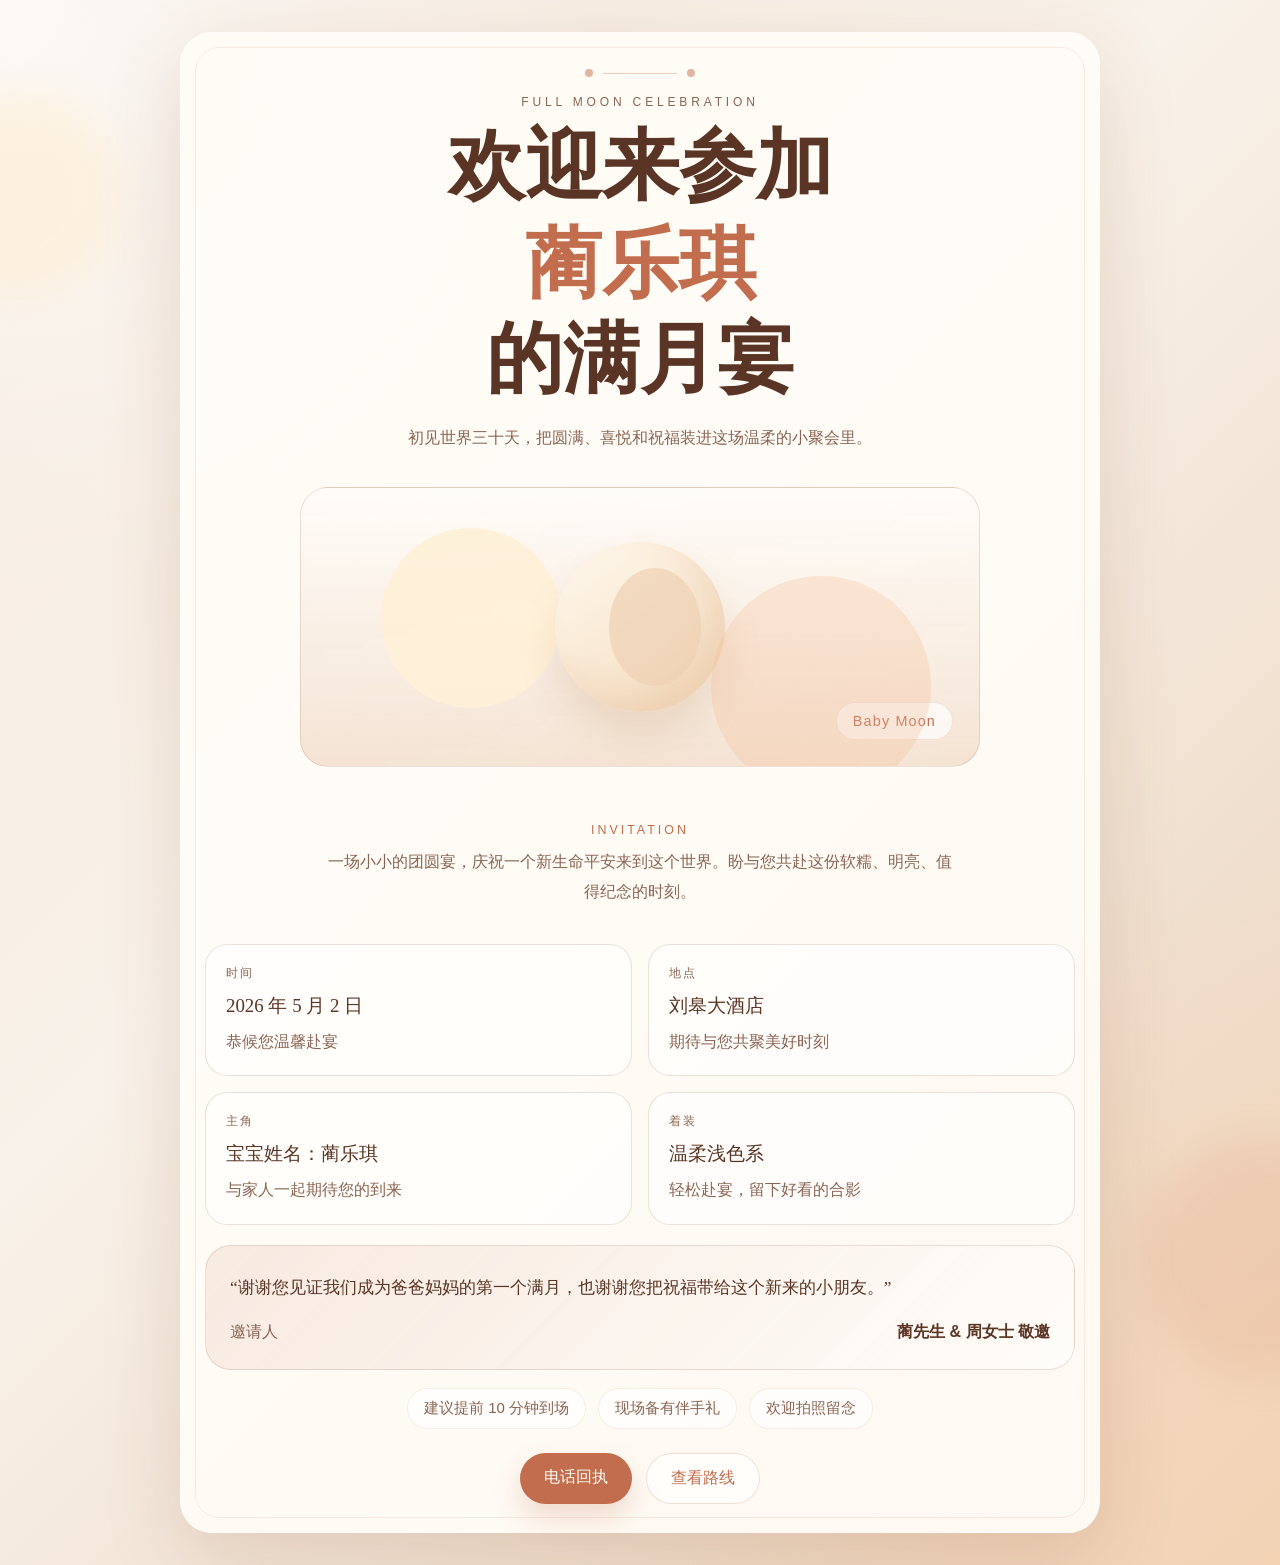
==== index.html @ 26261af0 "Add invitation site" ====
<!DOCTYPE html>
<html lang="zh-CN">
  <head>
    <meta charset="UTF-8" />
    <meta
      name="viewport"
      content="width=device-width, initial-scale=1.0, viewport-fit=cover"
    />
    <title>蔺乐琪满月宴邀请函</title>
    <meta
      name="description"
      content="诚邀您参加蔺乐琪的满月宴，一起见证这份初生的喜悦与团圆。"
    />
    <meta name="format-detection" content="telephone=no, email=no, address=no" />
    <meta name="theme-color" content="#f6eadf" />
    <meta property="og:type" content="website" />
    <meta property="og:title" content="蔺乐琪满月宴邀请函" />
    <meta property="og:site_name" content="蔺乐琪满月宴邀请函" />
    <meta
      property="og:description"
      content="诚邀您参加蔺乐琪的满月宴，一起见证这份初生的喜悦与团圆。"
    />
    <meta property="og:image" content="./cover.svg" />
    <meta property="og:locale" content="zh_CN" />
    <meta name="twitter:card" content="summary_large_image" />
    <meta name="twitter:title" content="蔺乐琪满月宴邀请函" />
    <meta
      name="twitter:description"
      content="诚邀您参加蔺乐琪的满月宴，一起见证这份初生的喜悦与团圆。"
    />
    <meta name="twitter:image" content="./cover.svg" />
    <link rel="stylesheet" href="./styles.css" />
  </head>
  <body>
    <div class="page-shell">
      <div class="glow glow-left"></div>
      <div class="glow glow-right"></div>

      <main class="invite-card">
        <section class="hero">
          <div class="hero-ornament" aria-hidden="true">
            <span class="dot dot-left"></span>
            <span class="line"></span>
            <span class="dot dot-right"></span>
          </div>
          <p class="eyebrow">FULL MOON CELEBRATION</p>
          <h1>
            欢迎来参加
            <span>蔺乐琪</span>
            的满月宴
          </h1>
          <p class="lead">
            初见世界三十天，把圆满、喜悦和祝福装进这场温柔的小聚会里。
          </p>
        </section>

        <section class="photo-frame" aria-label="宝宝剪影装饰">
          <div class="moon"></div>
          <div class="baby-badge">Baby Moon</div>
        </section>

        <section class="intro-panel">
          <p class="intro-kicker">INVITATION</p>
          <p class="intro-copy">
            一场小小的团圆宴，庆祝一个新生命平安来到这个世界。盼与您共赴这份软糯、明亮、值得纪念的时刻。
          </p>
        </section>

        <section class="details-grid">
          <article class="detail-card">
            <p class="detail-label">时间</p>
            <p class="detail-value">2026 年 5 月 2 日</p>
            <p class="detail-note">恭候您温馨赴宴</p>
          </article>

          <article class="detail-card">
            <p class="detail-label">地点</p>
            <p class="detail-value">刘皋大酒店</p>
            <p class="detail-note">期待与您共聚美好时刻</p>
          </article>

          <article class="detail-card">
            <p class="detail-label">主角</p>
            <p class="detail-value">宝宝姓名：蔺乐琪</p>
            <p class="detail-note">与家人一起期待您的到来</p>
          </article>

          <article class="detail-card">
            <p class="detail-label">着装</p>
            <p class="detail-value">温柔浅色系</p>
            <p class="detail-note">轻松赴宴，留下好看的合影</p>
          </article>
        </section>

        <section class="message-block">
          <p class="quote">
            “谢谢您见证我们成为爸爸妈妈的第一个满月，也谢谢您把祝福带给这个新来的小朋友。”
          </p>
          <div class="hosts">
            <span>邀请人</span>
            <strong>蔺先生 & 周女士 敬邀</strong>
          </div>
        </section>

        <section class="reminder-strip" aria-label="温馨提示">
          <span>建议提前 10 分钟到场</span>
          <span>现场备有伴手礼</span>
          <span>欢迎拍照留念</span>
        </section>

        <section class="action-bar">
          <a class="primary-btn" href="tel:15628783286">电话回执</a>
          <a
            class="secondary-btn"
            href="https://uri.amap.com/search?keyword=%E5%88%98%E7%9A%8B%E5%A4%A7%E9%85%92%E5%BA%97"
            rel="noreferrer"
            >查看路线</a
          >
        </section>
      </main>
    </div>
  </body>
</html>
---- styles.css ----
:root {
  --bg: #f6eadf;
  --bg-deep: #e9d0b8;
  --card: rgba(255, 252, 247, 0.78);
  --text: #5a3424;
  --muted: #8a6454;
  --accent: #c26d4d;
  --accent-soft: #f1c6a8;
  --line: rgba(125, 79, 56, 0.16);
  --shadow: 0 24px 80px rgba(127, 67, 40, 0.16);
}

* {
  box-sizing: border-box;
}

body {
  margin: 0;
  min-height: 100vh;
  font-family:
    -apple-system, BlinkMacSystemFont, "Segoe UI", "PingFang SC", "Hiragino Sans GB",
    "Microsoft YaHei", "Noto Sans CJK SC", sans-serif;
  color: var(--text);
  background:
    radial-gradient(circle at top left, rgba(255, 255, 255, 0.7), transparent 30%),
    radial-gradient(circle at bottom right, rgba(255, 214, 178, 0.5), transparent 34%),
    linear-gradient(135deg, var(--bg) 0%, #f9f2ea 42%, var(--bg-deep) 100%);
}

.page-shell {
  position: relative;
  overflow: hidden;
  min-height: 100vh;
  padding: 32px 18px;
}

.glow {
  position: absolute;
  border-radius: 999px;
  filter: blur(18px);
  opacity: 0.5;
}

.glow-left {
  top: 6%;
  left: -80px;
  width: 200px;
  height: 200px;
  background: rgba(255, 238, 204, 0.9);
}

.glow-right {
  right: -100px;
  bottom: 12%;
  width: 240px;
  height: 240px;
  background: rgba(220, 150, 116, 0.35);
}

.invite-card {
  position: relative;
  z-index: 1;
  max-width: 920px;
  margin: 0 auto;
  padding: 36px 24px 28px;
  border: 1px solid rgba(255, 255, 255, 0.6);
  border-radius: 32px;
  background: rgba(255, 252, 247, 0.92);
  box-shadow: var(--shadow);
  animation: fade-up 0.8s ease both;
}

.invite-card::before {
  content: "";
  position: absolute;
  inset: 14px;
  border: 1px solid rgba(194, 109, 77, 0.12);
  border-radius: 24px;
  pointer-events: none;
}

.hero {
  text-align: center;
}

.hero-ornament {
  display: flex;
  align-items: center;
  justify-content: center;
  gap: 10px;
  margin-bottom: 18px;
}

.hero-ornament .line {
  width: 74px;
  height: 1px;
  background: rgba(194, 109, 77, 0.34);
}

.hero-ornament .dot {
  width: 8px;
  height: 8px;
  border-radius: 50%;
  background: rgba(194, 109, 77, 0.5);
}

.eyebrow {
  margin: 0 0 14px;
  font-size: 12px;
  letter-spacing: 0.32em;
  color: var(--muted);
}

h1 {
  margin: 0;
  font-family: "STSong", "Songti SC", "Noto Serif CJK SC", serif;
  font-size: clamp(2.4rem, 6vw, 4.8rem);
  line-height: 1.15;
  font-weight: 700;
}

h1 span {
  display: block;
  margin: 10px 0 6px;
  color: var(--accent);
}

.lead {
  max-width: 620px;
  margin: 20px auto 0;
  font-size: 1rem;
  line-height: 1.8;
  color: var(--muted);
}

.photo-frame {
  position: relative;
  display: grid;
  place-items: center;
  margin: 34px auto;
  width: min(100%, 680px);
  min-height: 280px;
  border-radius: 28px;
  background:
    linear-gradient(180deg, rgba(255, 252, 248, 0.8), rgba(240, 217, 197, 0.7)),
    linear-gradient(135deg, rgba(255, 255, 255, 0.35), rgba(255, 255, 255, 0));
  border: 1px solid var(--line);
  overflow: hidden;
}

.photo-frame::before,
.photo-frame::after {
  content: "";
  position: absolute;
  border-radius: 50%;
}

.photo-frame::before {
  width: 180px;
  height: 180px;
  background: rgba(255, 241, 216, 0.88);
  top: 40px;
  left: 80px;
}

.photo-frame::after {
  width: 220px;
  height: 220px;
  background: rgba(243, 188, 149, 0.28);
  right: 48px;
  bottom: -30px;
}

.moon {
  position: relative;
  width: 170px;
  height: 170px;
  border-radius: 50%;
  background: linear-gradient(145deg, #fff9ee, #f3d9ba);
  box-shadow:
    inset -18px -16px 30px rgba(197, 125, 73, 0.12),
    0 24px 36px rgba(179, 126, 84, 0.18);
}

.moon::after {
  content: "";
  position: absolute;
  inset: 26px 24px 26px 54px;
  border-radius: 50%;
  background: rgba(239, 209, 180, 0.72);
}

.baby-badge {
  position: absolute;
  bottom: 26px;
  right: 26px;
  padding: 10px 16px;
  border-radius: 999px;
  background: rgba(255, 255, 255, 0.7);
  border: 1px solid rgba(194, 109, 77, 0.16);
  font-size: 0.9rem;
  color: var(--accent);
  letter-spacing: 0.08em;
}

.intro-panel {
  max-width: 680px;
  margin: 0 auto 18px;
  padding: 22px 22px 18px;
  text-align: center;
}

.intro-kicker {
  margin: 0 0 10px;
  color: var(--accent);
  font-size: 0.78rem;
  letter-spacing: 0.24em;
}

.intro-copy {
  margin: 0;
  color: var(--muted);
  line-height: 1.9;
}

.details-grid {
  display: grid;
  grid-template-columns: repeat(2, minmax(0, 1fr));
  gap: 16px;
}

.detail-card {
  padding: 20px;
  border-radius: 22px;
  background: rgba(255, 255, 255, 0.56);
  border: 1px solid var(--line);
  animation: fade-up 0.9s ease both;
}

.detail-label {
  margin: 0 0 10px;
  font-size: 0.78rem;
  letter-spacing: 0.18em;
  text-transform: uppercase;
  color: var(--muted);
}

.detail-value {
  margin: 0;
  font-family: "STSong", "Songti SC", "Noto Serif CJK SC", serif;
  font-size: 1.18rem;
  line-height: 1.5;
}

.detail-note {
  margin: 8px 0 0;
  color: var(--muted);
  line-height: 1.7;
}

.message-block {
  margin-top: 20px;
  padding: 26px 24px;
  border-radius: 26px;
  background: linear-gradient(135deg, rgba(194, 109, 77, 0.12), rgba(255, 255, 255, 0.52));
  border: 1px solid var(--line);
}

.quote {
  margin: 0;
  font-family: "STSong", "Songti SC", "Noto Serif CJK SC", serif;
  font-size: 1.08rem;
  line-height: 1.9;
}

.hosts {
  display: flex;
  justify-content: space-between;
  gap: 16px;
  margin-top: 18px;
  color: var(--muted);
}

.hosts strong {
  color: var(--text);
  font-weight: 600;
}

.reminder-strip {
  display: flex;
  justify-content: center;
  gap: 12px;
  flex-wrap: wrap;
  margin-top: 18px;
}

.reminder-strip span {
  display: inline-flex;
  align-items: center;
  justify-content: center;
  min-height: 40px;
  padding: 10px 16px;
  border-radius: 999px;
  background: rgba(255, 255, 255, 0.66);
  border: 1px solid rgba(194, 109, 77, 0.12);
  color: var(--muted);
  font-size: 0.94rem;
}

.action-bar {
  display: flex;
  justify-content: center;
  gap: 14px;
  margin-top: 24px;
}

.action-bar a {
  padding: 14px 24px;
  border-radius: 999px;
  text-decoration: none;
  transition: transform 0.2s ease, box-shadow 0.2s ease, background 0.2s ease;
}

.action-bar a:hover {
  transform: translateY(-2px);
}

.primary-btn {
  background: var(--accent);
  color: #fffdf8;
  box-shadow: 0 14px 28px rgba(194, 109, 77, 0.22);
}

.secondary-btn {
  color: var(--accent);
  background: rgba(255, 255, 255, 0.72);
  border: 1px solid rgba(194, 109, 77, 0.22);
}

@keyframes fade-up {
  from {
    opacity: 0;
    transform: translateY(20px);
  }

  to {
    opacity: 1;
    transform: translateY(0);
  }
}

@media (max-width: 720px) {
  .invite-card {
    padding: 28px 18px 24px;
    border-radius: 26px;
  }

  .photo-frame {
    min-height: 240px;
  }

  .intro-panel {
    padding: 8px 0 12px;
  }

  .photo-frame::before {
    left: 18px;
    top: 26px;
    width: 140px;
    height: 140px;
  }

  .photo-frame::after {
    right: 8px;
    width: 180px;
    height: 180px;
  }

  .moon {
    width: 140px;
    height: 140px;
  }

  .details-grid {
    grid-template-columns: 1fr;
  }

  .hosts,
  .action-bar {
    flex-direction: column;
    align-items: stretch;
  }

  .hosts {
    text-align: center;
  }

  .action-bar a {
    text-align: center;
  }
}
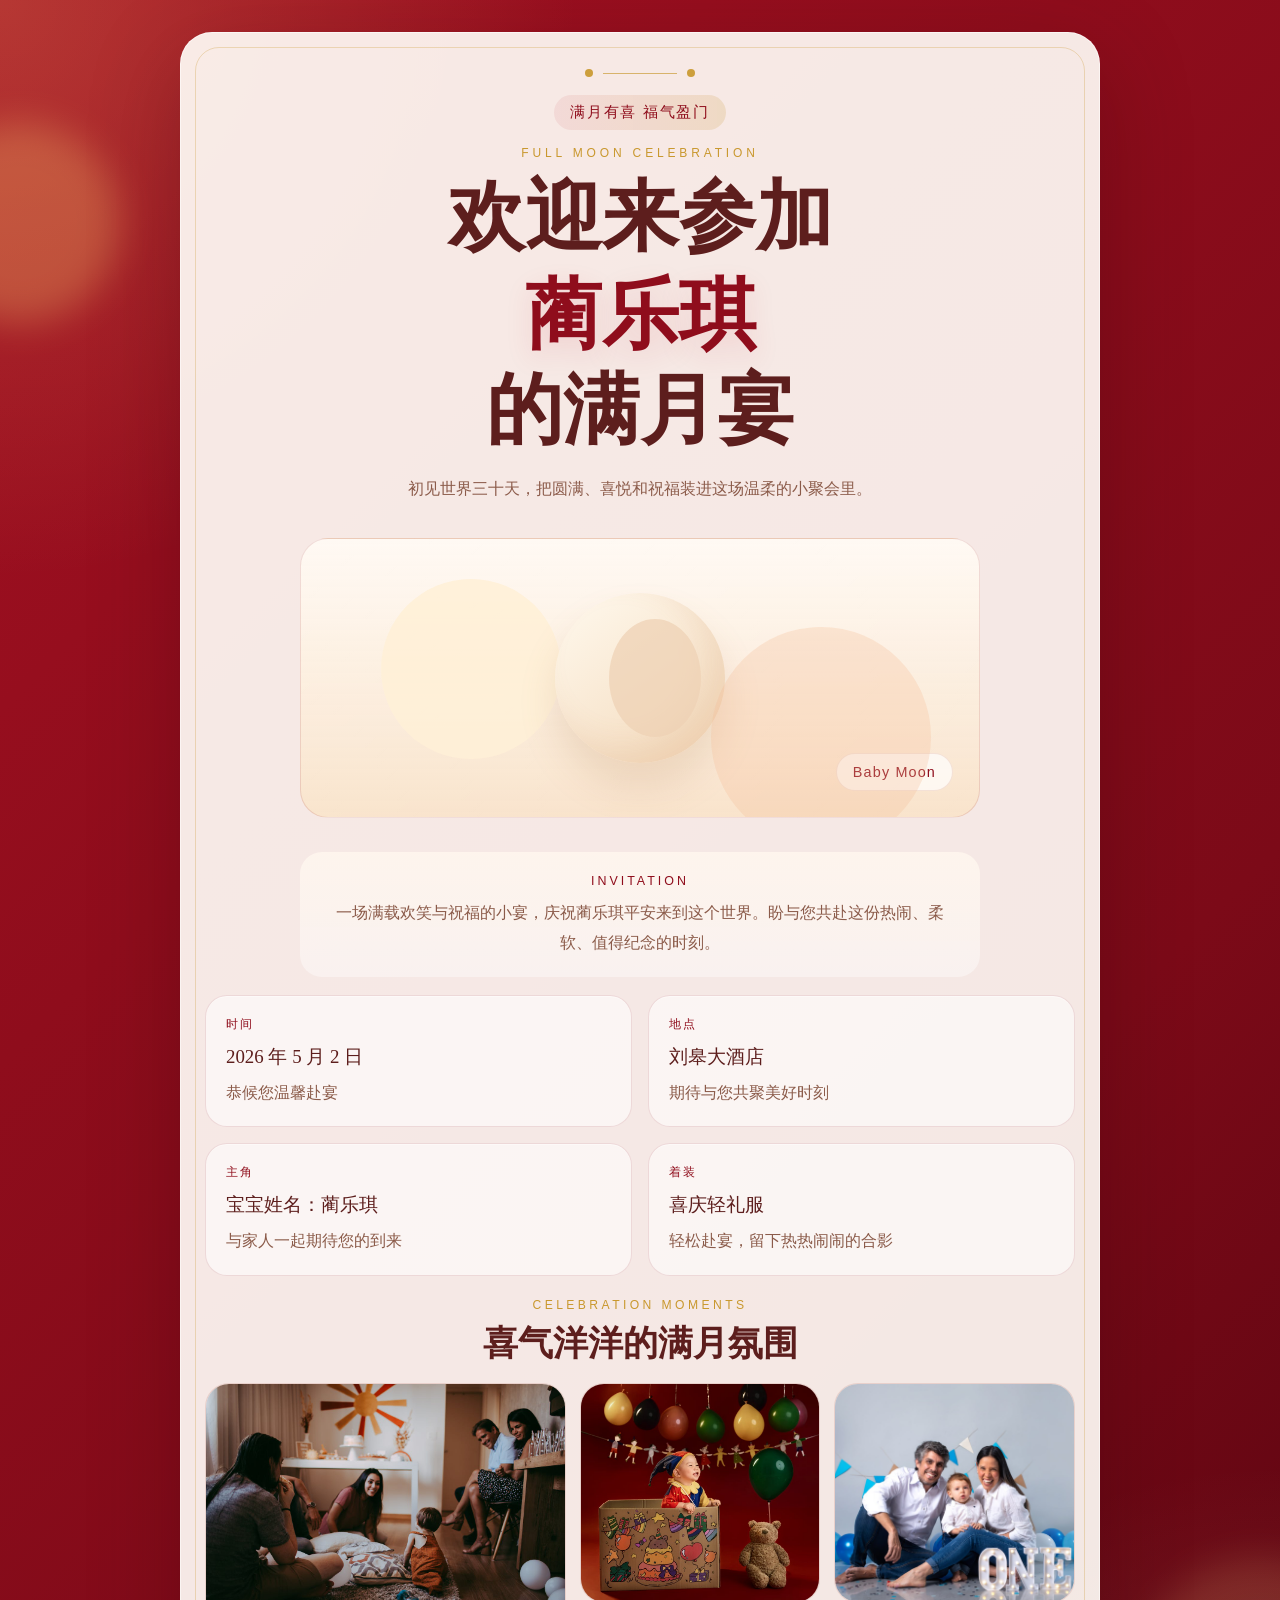
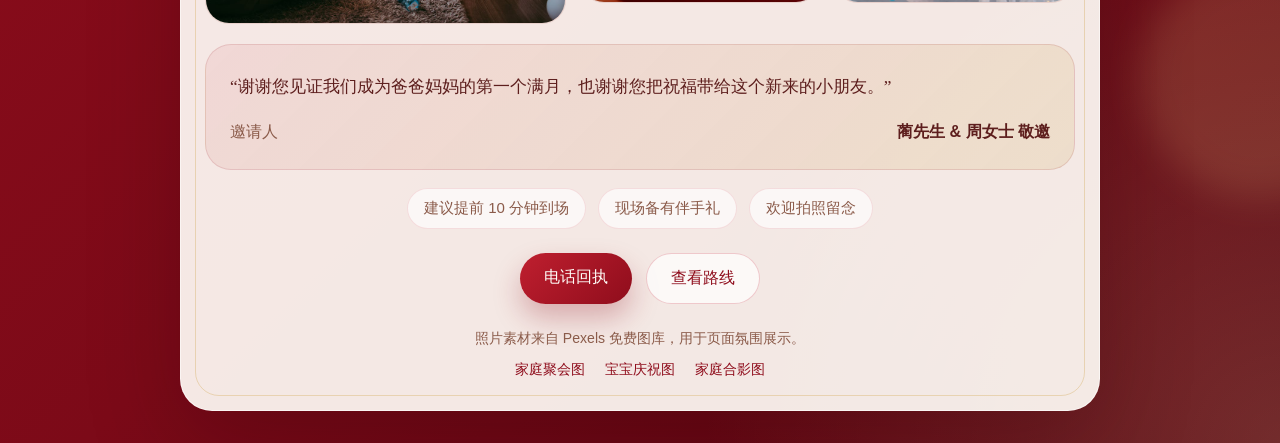
==== commit 2cfe9358: "Refresh invitation style and add gallery" ====
--- a/index.html
+++ b/index.html
@@ -12,7 +12,7 @@
       content="诚邀您参加蔺乐琪的满月宴，一起见证这份初生的喜悦与团圆。"
     />
     <meta name="format-detection" content="telephone=no, email=no, address=no" />
-    <meta name="theme-color" content="#f6eadf" />
+    <meta name="theme-color" content="#8f0d1c" />
     <meta property="og:type" content="website" />
     <meta property="og:title" content="蔺乐琪满月宴邀请函" />
     <meta property="og:site_name" content="蔺乐琪满月宴邀请函" />
@@ -20,7 +20,7 @@
       property="og:description"
       content="诚邀您参加蔺乐琪的满月宴，一起见证这份初生的喜悦与团圆。"
     />
-    <meta property="og:image" content="./cover.svg" />
+    <meta property="og:image" content="./images/festive-baby.jpg" />
     <meta property="og:locale" content="zh_CN" />
     <meta name="twitter:card" content="summary_large_image" />
     <meta name="twitter:title" content="蔺乐琪满月宴邀请函" />
@@ -28,7 +28,7 @@
       name="twitter:description"
       content="诚邀您参加蔺乐琪的满月宴，一起见证这份初生的喜悦与团圆。"
     />
-    <meta name="twitter:image" content="./cover.svg" />
+    <meta name="twitter:image" content="./images/festive-baby.jpg" />
     <link rel="stylesheet" href="./styles.css" />
   </head>
   <body>
@@ -43,6 +43,7 @@
             <span class="line"></span>
             <span class="dot dot-right"></span>
           </div>
+          <p class="hero-blessing">满月有喜 福气盈门</p>
           <p class="eyebrow">FULL MOON CELEBRATION</p>
           <h1>
             欢迎来参加
@@ -62,7 +63,7 @@
         <section class="intro-panel">
           <p class="intro-kicker">INVITATION</p>
           <p class="intro-copy">
-            一场小小的团圆宴，庆祝一个新生命平安来到这个世界。盼与您共赴这份软糯、明亮、值得纪念的时刻。
+            一场满载欢笑与祝福的小宴，庆祝蔺乐琪平安来到这个世界。盼与您共赴这份热闹、柔软、值得纪念的时刻。
           </p>
         </section>
 
@@ -87,9 +88,27 @@
 
           <article class="detail-card">
             <p class="detail-label">着装</p>
-            <p class="detail-value">温柔浅色系</p>
-            <p class="detail-note">轻松赴宴，留下好看的合影</p>
+            <p class="detail-value">喜庆轻礼服</p>
+            <p class="detail-note">轻松赴宴，留下热热闹闹的合影</p>
           </article>
+        </section>
+
+        <section class="gallery-section" aria-label="满月宴氛围照片">
+          <div class="section-heading">
+            <p class="section-kicker">CELEBRATION MOMENTS</p>
+            <h2>喜气洋洋的满月氛围</h2>
+          </div>
+          <div class="gallery-grid">
+            <figure class="gallery-card gallery-card-wide">
+              <img src="./images/family-party.jpg" alt="温暖家庭聚会与满月宴氛围照片" />
+            </figure>
+            <figure class="gallery-card">
+              <img src="./images/festive-baby.jpg" alt="喜庆红色背景里的宝宝庆祝照片" />
+            </figure>
+            <figure class="gallery-card">
+              <img src="./images/family-portrait.jpg" alt="温馨家庭合影与庆祝气氛照片" />
+            </figure>
+          </div>
         </section>
 
         <section class="message-block">
@@ -117,6 +136,15 @@
             >查看路线</a
           >
         </section>
+
+        <footer class="credits">
+          <p>照片素材来自 Pexels 免费图库，用于页面氛围展示。</p>
+          <p>
+            <a href="https://www.pexels.com/photo/warm-family-gathering-in-cozy-living-room-27178054/" target="_blank" rel="noreferrer">家庭聚会图</a>
+            <a href="https://www.pexels.com/photo/festive-baby-celebration-with-balloons-and-teddy-bear-34657104/" target="_blank" rel="noreferrer">宝宝庆祝图</a>
+            <a href="https://www.pexels.com/photo/happy-family-celebrating-with-balloons-30768731/" target="_blank" rel="noreferrer">家庭合影图</a>
+          </p>
+        </footer>
       </main>
     </div>
   </body>
--- a/styles.css
+++ b/styles.css
@@ -1,13 +1,15 @@
 :root {
-  --bg: #f6eadf;
-  --bg-deep: #e9d0b8;
-  --card: rgba(255, 252, 247, 0.78);
-  --text: #5a3424;
-  --muted: #8a6454;
-  --accent: #c26d4d;
-  --accent-soft: #f1c6a8;
-  --line: rgba(125, 79, 56, 0.16);
-  --shadow: 0 24px 80px rgba(127, 67, 40, 0.16);
+  --bg: #8f0d1c;
+  --bg-deep: #54040f;
+  --card: rgba(255, 248, 241, 0.94);
+  --text: #5d1e1d;
+  --muted: #8b5b4a;
+  --accent: #bf1f2f;
+  --accent-strong: #8f0d1c;
+  --gold: #c9982e;
+  --accent-soft: #f4d9a4;
+  --line: rgba(143, 13, 28, 0.12);
+  --shadow: 0 28px 90px rgba(49, 1, 9, 0.28);
 }
 
 * {
@@ -22,9 +24,9 @@
     "Microsoft YaHei", "Noto Sans CJK SC", sans-serif;
   color: var(--text);
   background:
-    radial-gradient(circle at top left, rgba(255, 255, 255, 0.7), transparent 30%),
-    radial-gradient(circle at bottom right, rgba(255, 214, 178, 0.5), transparent 34%),
-    linear-gradient(135deg, var(--bg) 0%, #f9f2ea 42%, var(--bg-deep) 100%);
+    radial-gradient(circle at top left, rgba(255, 214, 122, 0.2), transparent 24%),
+    radial-gradient(circle at bottom right, rgba(255, 224, 177, 0.18), transparent 24%),
+    linear-gradient(135deg, #a41022 0%, var(--bg) 32%, #7c0a18 64%, var(--bg-deep) 100%);
 }
 
 .page-shell {
@@ -46,7 +48,7 @@
   left: -80px;
   width: 200px;
   height: 200px;
-  background: rgba(255, 238, 204, 0.9);
+  background: rgba(255, 202, 110, 0.55);
 }
 
 .glow-right {
@@ -54,7 +56,7 @@
   bottom: 12%;
   width: 240px;
   height: 240px;
-  background: rgba(220, 150, 116, 0.35);
+  background: rgba(255, 213, 133, 0.28);
 }
 
 .invite-card {
@@ -74,7 +76,7 @@
   content: "";
   position: absolute;
   inset: 14px;
-  border: 1px solid rgba(194, 109, 77, 0.12);
+  border: 1px solid rgba(201, 152, 46, 0.28);
   border-radius: 24px;
   pointer-events: none;
 }
@@ -94,21 +96,32 @@
 .hero-ornament .line {
   width: 74px;
   height: 1px;
-  background: rgba(194, 109, 77, 0.34);
+  background: rgba(201, 152, 46, 0.66);
 }
 
 .hero-ornament .dot {
   width: 8px;
   height: 8px;
   border-radius: 50%;
-  background: rgba(194, 109, 77, 0.5);
+  background: rgba(201, 152, 46, 0.92);
+}
+
+.hero-blessing {
+  display: inline-flex;
+  margin: 0 0 16px;
+  padding: 8px 16px;
+  border-radius: 999px;
+  background: linear-gradient(90deg, rgba(191, 31, 47, 0.08), rgba(201, 152, 46, 0.18));
+  color: var(--accent-strong);
+  font-size: 0.92rem;
+  letter-spacing: 0.12em;
 }
 
 .eyebrow {
   margin: 0 0 14px;
   font-size: 12px;
   letter-spacing: 0.32em;
-  color: var(--muted);
+  color: var(--gold);
 }
 
 h1 {
@@ -122,7 +135,8 @@
 h1 span {
   display: block;
   margin: 10px 0 6px;
-  color: var(--accent);
+  color: var(--accent-strong);
+  text-shadow: 0 10px 28px rgba(191, 31, 47, 0.12);
 }
 
 .lead {
@@ -142,7 +156,7 @@
   min-height: 280px;
   border-radius: 28px;
   background:
-    linear-gradient(180deg, rgba(255, 252, 248, 0.8), rgba(240, 217, 197, 0.7)),
+    linear-gradient(180deg, rgba(255, 250, 244, 0.94), rgba(249, 226, 199, 0.84)),
     linear-gradient(135deg, rgba(255, 255, 255, 0.35), rgba(255, 255, 255, 0));
   border: 1px solid var(--line);
   overflow: hidden;
@@ -199,7 +213,7 @@
   background: rgba(255, 255, 255, 0.7);
   border: 1px solid rgba(194, 109, 77, 0.16);
   font-size: 0.9rem;
-  color: var(--accent);
+  color: var(--accent-strong);
   letter-spacing: 0.08em;
 }
 
@@ -208,11 +222,13 @@
   margin: 0 auto 18px;
   padding: 22px 22px 18px;
   text-align: center;
+  border-radius: 22px;
+  background: linear-gradient(180deg, rgba(255, 247, 239, 0.84), rgba(255, 255, 255, 0.4));
 }
 
 .intro-kicker {
   margin: 0 0 10px;
-  color: var(--accent);
+  color: var(--accent-strong);
   font-size: 0.78rem;
   letter-spacing: 0.24em;
 }
@@ -235,6 +251,7 @@
   background: rgba(255, 255, 255, 0.56);
   border: 1px solid var(--line);
   animation: fade-up 0.9s ease both;
+  box-shadow: inset 0 1px 0 rgba(255, 255, 255, 0.42);
 }
 
 .detail-label {
@@ -242,7 +259,7 @@
   font-size: 0.78rem;
   letter-spacing: 0.18em;
   text-transform: uppercase;
-  color: var(--muted);
+  color: var(--accent-strong);
 }
 
 .detail-value {
@@ -262,7 +279,7 @@
   margin-top: 20px;
   padding: 26px 24px;
   border-radius: 26px;
-  background: linear-gradient(135deg, rgba(194, 109, 77, 0.12), rgba(255, 255, 255, 0.52));
+  background: linear-gradient(135deg, rgba(191, 31, 47, 0.08), rgba(201, 152, 46, 0.14));
   border: 1px solid var(--line);
 }
 
@@ -284,6 +301,55 @@
 .hosts strong {
   color: var(--text);
   font-weight: 600;
+}
+
+.gallery-section {
+  margin-top: 22px;
+}
+
+.section-heading {
+  margin-bottom: 16px;
+  text-align: center;
+}
+
+.section-kicker {
+  margin: 0 0 8px;
+  color: var(--gold);
+  font-size: 0.76rem;
+  letter-spacing: 0.28em;
+}
+
+.section-heading h2 {
+  margin: 0;
+  font-family: "STSong", "Songti SC", "Noto Serif CJK SC", serif;
+  font-size: clamp(1.5rem, 3vw, 2.2rem);
+}
+
+.gallery-grid {
+  display: grid;
+  grid-template-columns: 1.2fr 0.8fr 0.8fr;
+  gap: 14px;
+}
+
+.gallery-card {
+  margin: 0;
+  min-height: 220px;
+  overflow: hidden;
+  border-radius: 24px;
+  border: 1px solid var(--line);
+  background: #f5ebe3;
+}
+
+.gallery-card-wide {
+  grid-row: span 2;
+  min-height: 100%;
+}
+
+.gallery-card img {
+  display: block;
+  width: 100%;
+  height: 100%;
+  object-fit: cover;
 }
 
 .reminder-strip {
@@ -302,7 +368,7 @@
   padding: 10px 16px;
   border-radius: 999px;
   background: rgba(255, 255, 255, 0.66);
-  border: 1px solid rgba(194, 109, 77, 0.12);
+  border: 1px solid rgba(191, 31, 47, 0.12);
   color: var(--muted);
   font-size: 0.94rem;
 }
@@ -326,15 +392,33 @@
 }
 
 .primary-btn {
-  background: var(--accent);
+  background: linear-gradient(135deg, var(--accent) 0%, var(--accent-strong) 100%);
   color: #fffdf8;
-  box-shadow: 0 14px 28px rgba(194, 109, 77, 0.22);
+  box-shadow: 0 14px 28px rgba(143, 13, 28, 0.28);
 }
 
 .secondary-btn {
-  color: var(--accent);
+  color: var(--accent-strong);
   background: rgba(255, 255, 255, 0.72);
-  border: 1px solid rgba(194, 109, 77, 0.22);
+  border: 1px solid rgba(191, 31, 47, 0.22);
+}
+
+.credits {
+  margin-top: 22px;
+  text-align: center;
+  color: var(--muted);
+  font-size: 0.88rem;
+  line-height: 1.8;
+}
+
+.credits p {
+  margin: 6px 0 0;
+}
+
+.credits a {
+  margin: 0 8px;
+  color: var(--accent-strong);
+  text-decoration: none;
 }
 
 @keyframes fade-up {
@@ -361,6 +445,15 @@
 
   .intro-panel {
     padding: 8px 0 12px;
+  }
+
+  .gallery-grid {
+    grid-template-columns: 1fr;
+  }
+
+  .gallery-card,
+  .gallery-card-wide {
+    min-height: 240px;
   }
 
   .photo-frame::before {
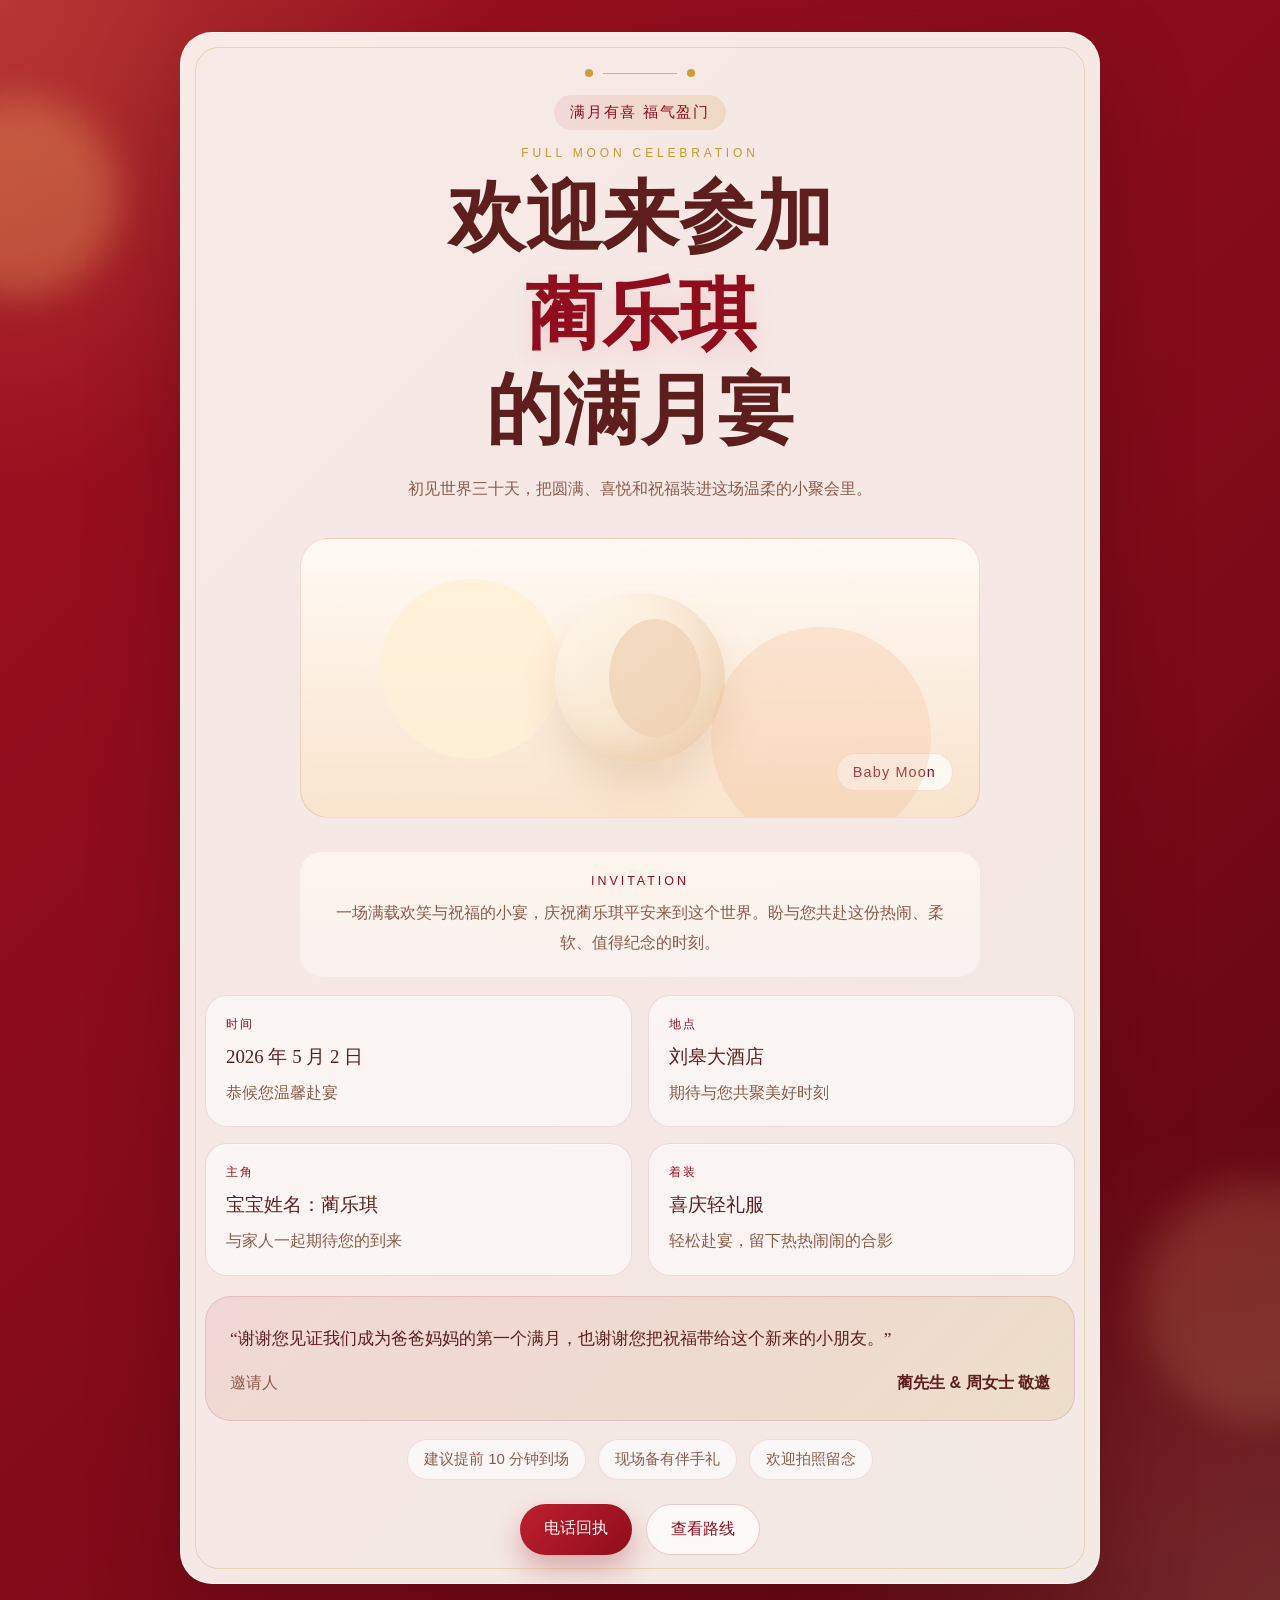
==== commit 84d4a6fa: "Remove gallery section" ====
--- a/index.html
+++ b/index.html
@@ -93,24 +93,6 @@
           </article>
         </section>
 
-        <section class="gallery-section" aria-label="满月宴氛围照片">
-          <div class="section-heading">
-            <p class="section-kicker">CELEBRATION MOMENTS</p>
-            <h2>喜气洋洋的满月氛围</h2>
-          </div>
-          <div class="gallery-grid">
-            <figure class="gallery-card gallery-card-wide">
-              <img src="./images/family-party.jpg" alt="温暖家庭聚会与满月宴氛围照片" />
-            </figure>
-            <figure class="gallery-card">
-              <img src="./images/festive-baby.jpg" alt="喜庆红色背景里的宝宝庆祝照片" />
-            </figure>
-            <figure class="gallery-card">
-              <img src="./images/family-portrait.jpg" alt="温馨家庭合影与庆祝气氛照片" />
-            </figure>
-          </div>
-        </section>
-
         <section class="message-block">
           <p class="quote">
             “谢谢您见证我们成为爸爸妈妈的第一个满月，也谢谢您把祝福带给这个新来的小朋友。”
@@ -136,15 +118,6 @@
             >查看路线</a
           >
         </section>
-
-        <footer class="credits">
-          <p>照片素材来自 Pexels 免费图库，用于页面氛围展示。</p>
-          <p>
-            <a href="https://www.pexels.com/photo/warm-family-gathering-in-cozy-living-room-27178054/" target="_blank" rel="noreferrer">家庭聚会图</a>
-            <a href="https://www.pexels.com/photo/festive-baby-celebration-with-balloons-and-teddy-bear-34657104/" target="_blank" rel="noreferrer">宝宝庆祝图</a>
-            <a href="https://www.pexels.com/photo/happy-family-celebrating-with-balloons-30768731/" target="_blank" rel="noreferrer">家庭合影图</a>
-          </p>
-        </footer>
       </main>
     </div>
   </body>
--- a/styles.css
+++ b/styles.css
@@ -303,55 +303,6 @@
   font-weight: 600;
 }
 
-.gallery-section {
-  margin-top: 22px;
-}
-
-.section-heading {
-  margin-bottom: 16px;
-  text-align: center;
-}
-
-.section-kicker {
-  margin: 0 0 8px;
-  color: var(--gold);
-  font-size: 0.76rem;
-  letter-spacing: 0.28em;
-}
-
-.section-heading h2 {
-  margin: 0;
-  font-family: "STSong", "Songti SC", "Noto Serif CJK SC", serif;
-  font-size: clamp(1.5rem, 3vw, 2.2rem);
-}
-
-.gallery-grid {
-  display: grid;
-  grid-template-columns: 1.2fr 0.8fr 0.8fr;
-  gap: 14px;
-}
-
-.gallery-card {
-  margin: 0;
-  min-height: 220px;
-  overflow: hidden;
-  border-radius: 24px;
-  border: 1px solid var(--line);
-  background: #f5ebe3;
-}
-
-.gallery-card-wide {
-  grid-row: span 2;
-  min-height: 100%;
-}
-
-.gallery-card img {
-  display: block;
-  width: 100%;
-  height: 100%;
-  object-fit: cover;
-}
-
 .reminder-strip {
   display: flex;
   justify-content: center;
@@ -403,24 +354,6 @@
   border: 1px solid rgba(191, 31, 47, 0.22);
 }
 
-.credits {
-  margin-top: 22px;
-  text-align: center;
-  color: var(--muted);
-  font-size: 0.88rem;
-  line-height: 1.8;
-}
-
-.credits p {
-  margin: 6px 0 0;
-}
-
-.credits a {
-  margin: 0 8px;
-  color: var(--accent-strong);
-  text-decoration: none;
-}
-
 @keyframes fade-up {
   from {
     opacity: 0;
@@ -445,15 +378,6 @@
 
   .intro-panel {
     padding: 8px 0 12px;
-  }
-
-  .gallery-grid {
-    grid-template-columns: 1fr;
-  }
-
-  .gallery-card,
-  .gallery-card-wide {
-    min-height: 240px;
   }
 
   .photo-frame::before {
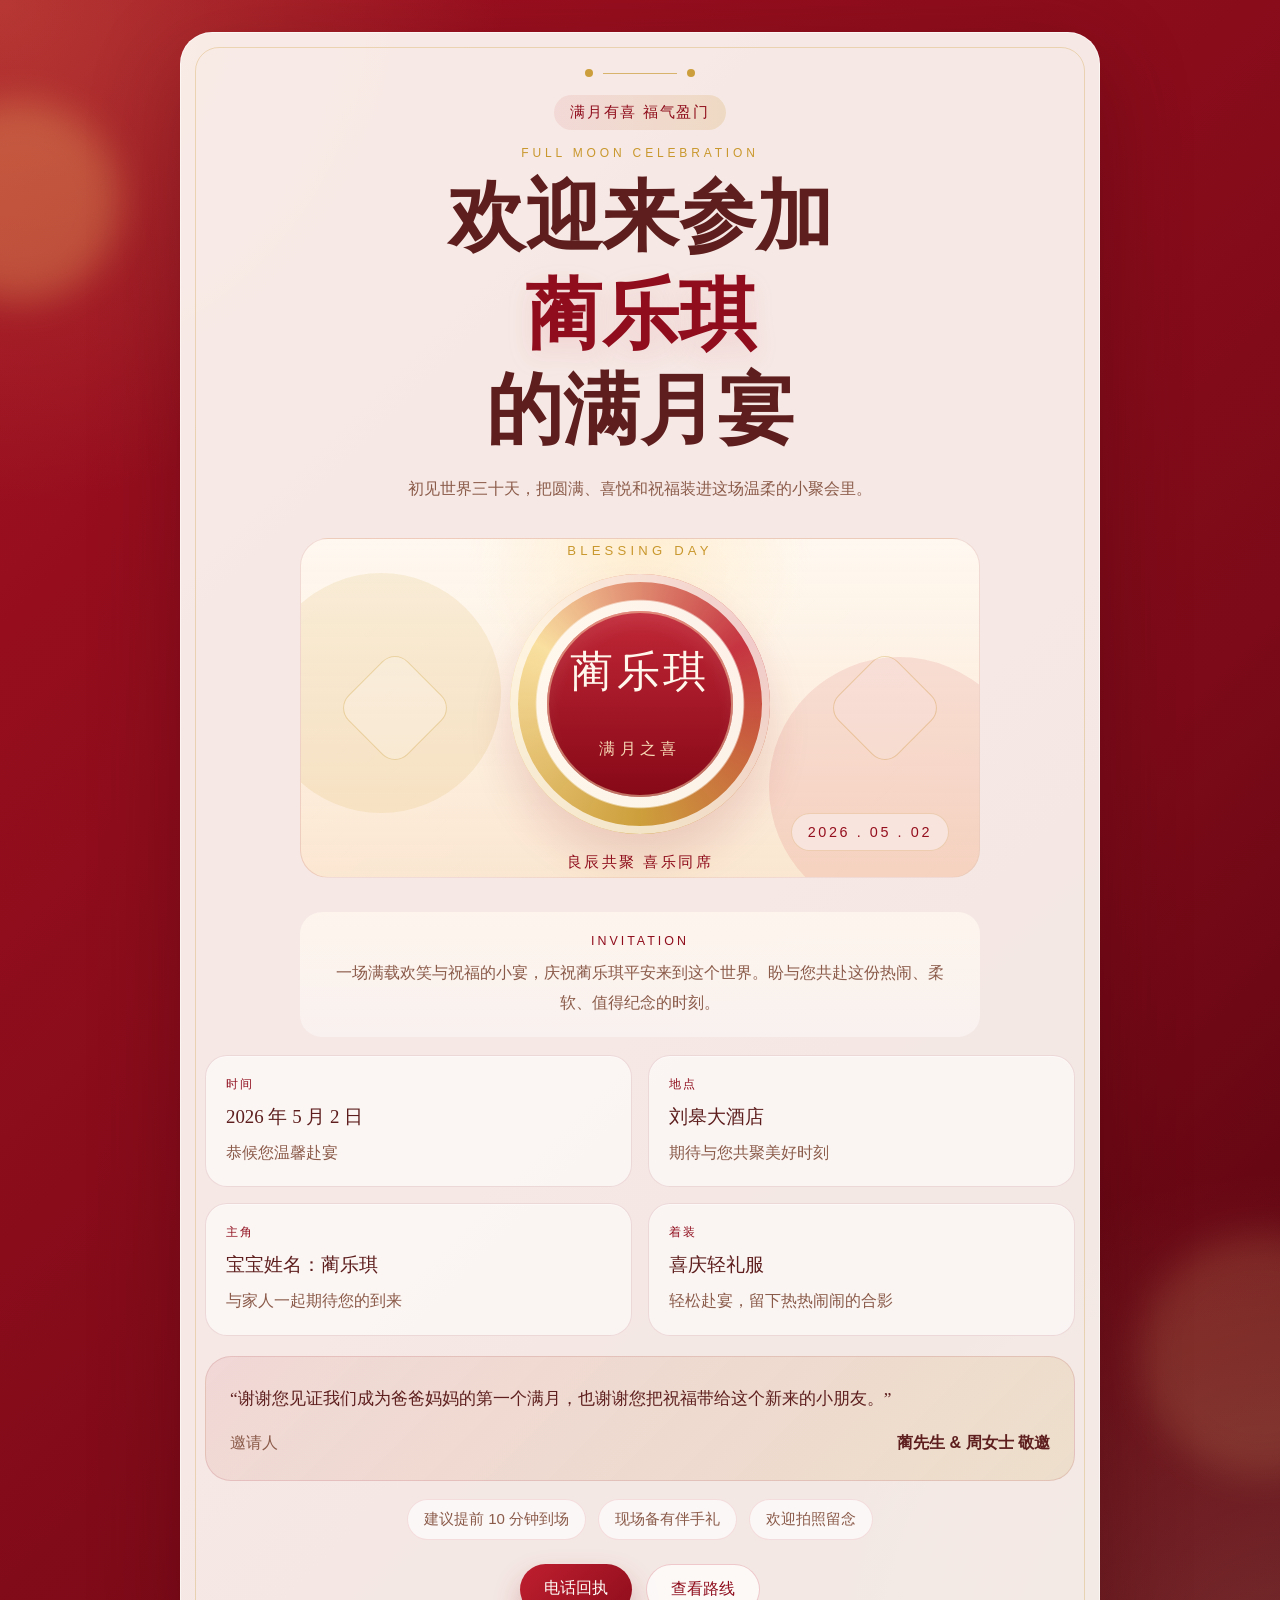
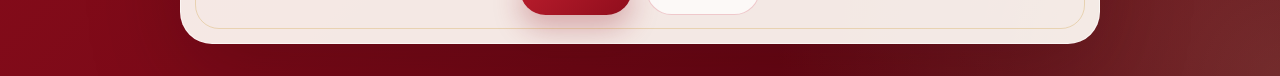
==== commit a7333e94: "Refresh hero centerpiece" ====
--- a/index.html
+++ b/index.html
@@ -55,9 +55,20 @@
           </p>
         </section>
 
-        <section class="photo-frame" aria-label="宝宝剪影装饰">
-          <div class="moon"></div>
-          <div class="baby-badge">Baby Moon</div>
+        <section class="photo-frame" aria-label="满月宴主视觉">
+          <div class="frame-spark spark-left"></div>
+          <div class="frame-spark spark-right"></div>
+          <div class="celebration-emblem">
+            <p class="emblem-kicker">BLESSING DAY</p>
+            <div class="emblem-ring">
+              <div class="emblem-core">
+                <p class="emblem-name">蔺乐琪</p>
+                <p class="emblem-title">满月之喜</p>
+              </div>
+            </div>
+            <p class="emblem-copy">良辰共聚 喜乐同席</p>
+          </div>
+          <div class="baby-badge">2026 . 05 . 02</div>
         </section>
 
         <section class="intro-panel">
--- a/styles.css
+++ b/styles.css
@@ -153,10 +153,11 @@
   place-items: center;
   margin: 34px auto;
   width: min(100%, 680px);
-  min-height: 280px;
+  min-height: 340px;
   border-radius: 28px;
   background:
-    linear-gradient(180deg, rgba(255, 250, 244, 0.94), rgba(249, 226, 199, 0.84)),
+    radial-gradient(circle at top, rgba(255, 230, 185, 0.55), transparent 36%),
+    linear-gradient(180deg, rgba(255, 248, 240, 0.98), rgba(251, 230, 206, 0.88)),
     linear-gradient(135deg, rgba(255, 255, 255, 0.35), rgba(255, 255, 255, 0));
   border: 1px solid var(--line);
   overflow: hidden;
@@ -166,55 +167,124 @@
 .photo-frame::after {
   content: "";
   position: absolute;
+  border-radius: 999px;
+}
+
+.photo-frame::before {
+  width: 240px;
+  height: 240px;
+  background: rgba(201, 152, 46, 0.12);
+  top: 34px;
+  left: -40px;
+}
+
+.photo-frame::after {
+  width: 260px;
+  height: 260px;
+  background: rgba(191, 31, 47, 0.1);
+  right: -50px;
+  bottom: -40px;
+}
+
+.frame-spark {
+  position: absolute;
+  top: 50%;
+  width: 84px;
+  height: 84px;
+  transform: translateY(-50%) rotate(45deg);
+  border: 1px solid rgba(201, 152, 46, 0.32);
+  border-radius: 18px;
+  background: rgba(255, 255, 255, 0.22);
+}
+
+.spark-left {
+  left: 52px;
+}
+
+.spark-right {
+  right: 52px;
+}
+
+.celebration-emblem {
+  position: relative;
+  z-index: 1;
+  text-align: center;
+}
+
+.emblem-kicker {
+  margin: 0 0 16px;
+  color: var(--gold);
+  font-size: 0.82rem;
+  letter-spacing: 0.32em;
+}
+
+.emblem-ring {
+  display: grid;
+  place-items: center;
+  width: 260px;
+  height: 260px;
   border-radius: 50%;
-}
-
-.photo-frame::before {
-  width: 180px;
-  height: 180px;
-  background: rgba(255, 241, 216, 0.88);
-  top: 40px;
-  left: 80px;
-}
-
-.photo-frame::after {
-  width: 220px;
-  height: 220px;
-  background: rgba(243, 188, 149, 0.28);
-  right: 48px;
-  bottom: -30px;
-}
-
-.moon {
-  position: relative;
-  width: 170px;
-  height: 170px;
+  background:
+    radial-gradient(circle, rgba(255, 248, 239, 0.96) 0 56%, transparent 57%),
+    conic-gradient(
+      from 180deg,
+      rgba(201, 152, 46, 0.92),
+      rgba(249, 222, 156, 0.95),
+      rgba(191, 31, 47, 0.9),
+      rgba(201, 152, 46, 0.92)
+    );
+  box-shadow:
+    0 24px 44px rgba(143, 13, 28, 0.14),
+    inset 0 0 0 8px rgba(255, 250, 243, 0.76);
+}
+
+.emblem-core {
+  display: grid;
+  place-items: center;
+  width: 186px;
+  height: 186px;
+  padding: 20px;
   border-radius: 50%;
-  background: linear-gradient(145deg, #fff9ee, #f3d9ba);
+  background: linear-gradient(180deg, rgba(191, 31, 47, 0.96), rgba(134, 8, 23, 1));
   box-shadow:
-    inset -18px -16px 30px rgba(197, 125, 73, 0.12),
-    0 24px 36px rgba(179, 126, 84, 0.18);
-}
-
-.moon::after {
-  content: "";
-  position: absolute;
-  inset: 26px 24px 26px 54px;
-  border-radius: 50%;
-  background: rgba(239, 209, 180, 0.72);
+    inset 0 0 0 2px rgba(255, 231, 182, 0.48),
+    inset 0 12px 18px rgba(255, 255, 255, 0.08);
+}
+
+.emblem-name {
+  margin: 0;
+  color: #fff7ec;
+  font-family: "STSong", "Songti SC", "Noto Serif CJK SC", serif;
+  font-size: clamp(1.9rem, 5vw, 2.7rem);
+  line-height: 1.15;
+  letter-spacing: 0.08em;
+}
+
+.emblem-title {
+  margin: 10px 0 0;
+  color: rgba(255, 234, 194, 0.92);
+  font-size: 1rem;
+  letter-spacing: 0.28em;
+}
+
+.emblem-copy {
+  margin: 18px 0 0;
+  color: var(--accent-strong);
+  font-size: 0.96rem;
+  letter-spacing: 0.16em;
 }
 
 .baby-badge {
   position: absolute;
   bottom: 26px;
-  right: 26px;
+  right: 30px;
   padding: 10px 16px;
   border-radius: 999px;
-  background: rgba(255, 255, 255, 0.7);
-  border: 1px solid rgba(194, 109, 77, 0.16);
+  background: rgba(255, 252, 246, 0.9);
+  border: 1px solid rgba(201, 152, 46, 0.26);
   font-size: 0.9rem;
   color: var(--accent-strong);
-  letter-spacing: 0.08em;
+  letter-spacing: 0.18em;
 }
 
 .intro-panel {
@@ -373,29 +443,51 @@
   }
 
   .photo-frame {
-    min-height: 240px;
+    min-height: 320px;
   }
 
   .intro-panel {
     padding: 8px 0 12px;
   }
 
+  .spark-left,
+  .spark-right {
+    display: none;
+  }
+
   .photo-frame::before {
-    left: 18px;
-    top: 26px;
-    width: 140px;
-    height: 140px;
-  }
-
-  .photo-frame::after {
-    right: 8px;
+    left: -66px;
+    top: 18px;
     width: 180px;
     height: 180px;
   }
 
-  .moon {
-    width: 140px;
-    height: 140px;
+  .photo-frame::after {
+    right: -72px;
+    width: 200px;
+    height: 200px;
+  }
+
+  .emblem-ring {
+    width: 220px;
+    height: 220px;
+  }
+
+  .emblem-core {
+    width: 156px;
+    height: 156px;
+  }
+
+  .emblem-copy {
+    margin-top: 14px;
+    font-size: 0.88rem;
+  }
+
+  .baby-badge {
+    right: 50%;
+    bottom: 18px;
+    transform: translateX(50%);
+    font-size: 0.82rem;
   }
 
   .details-grid {
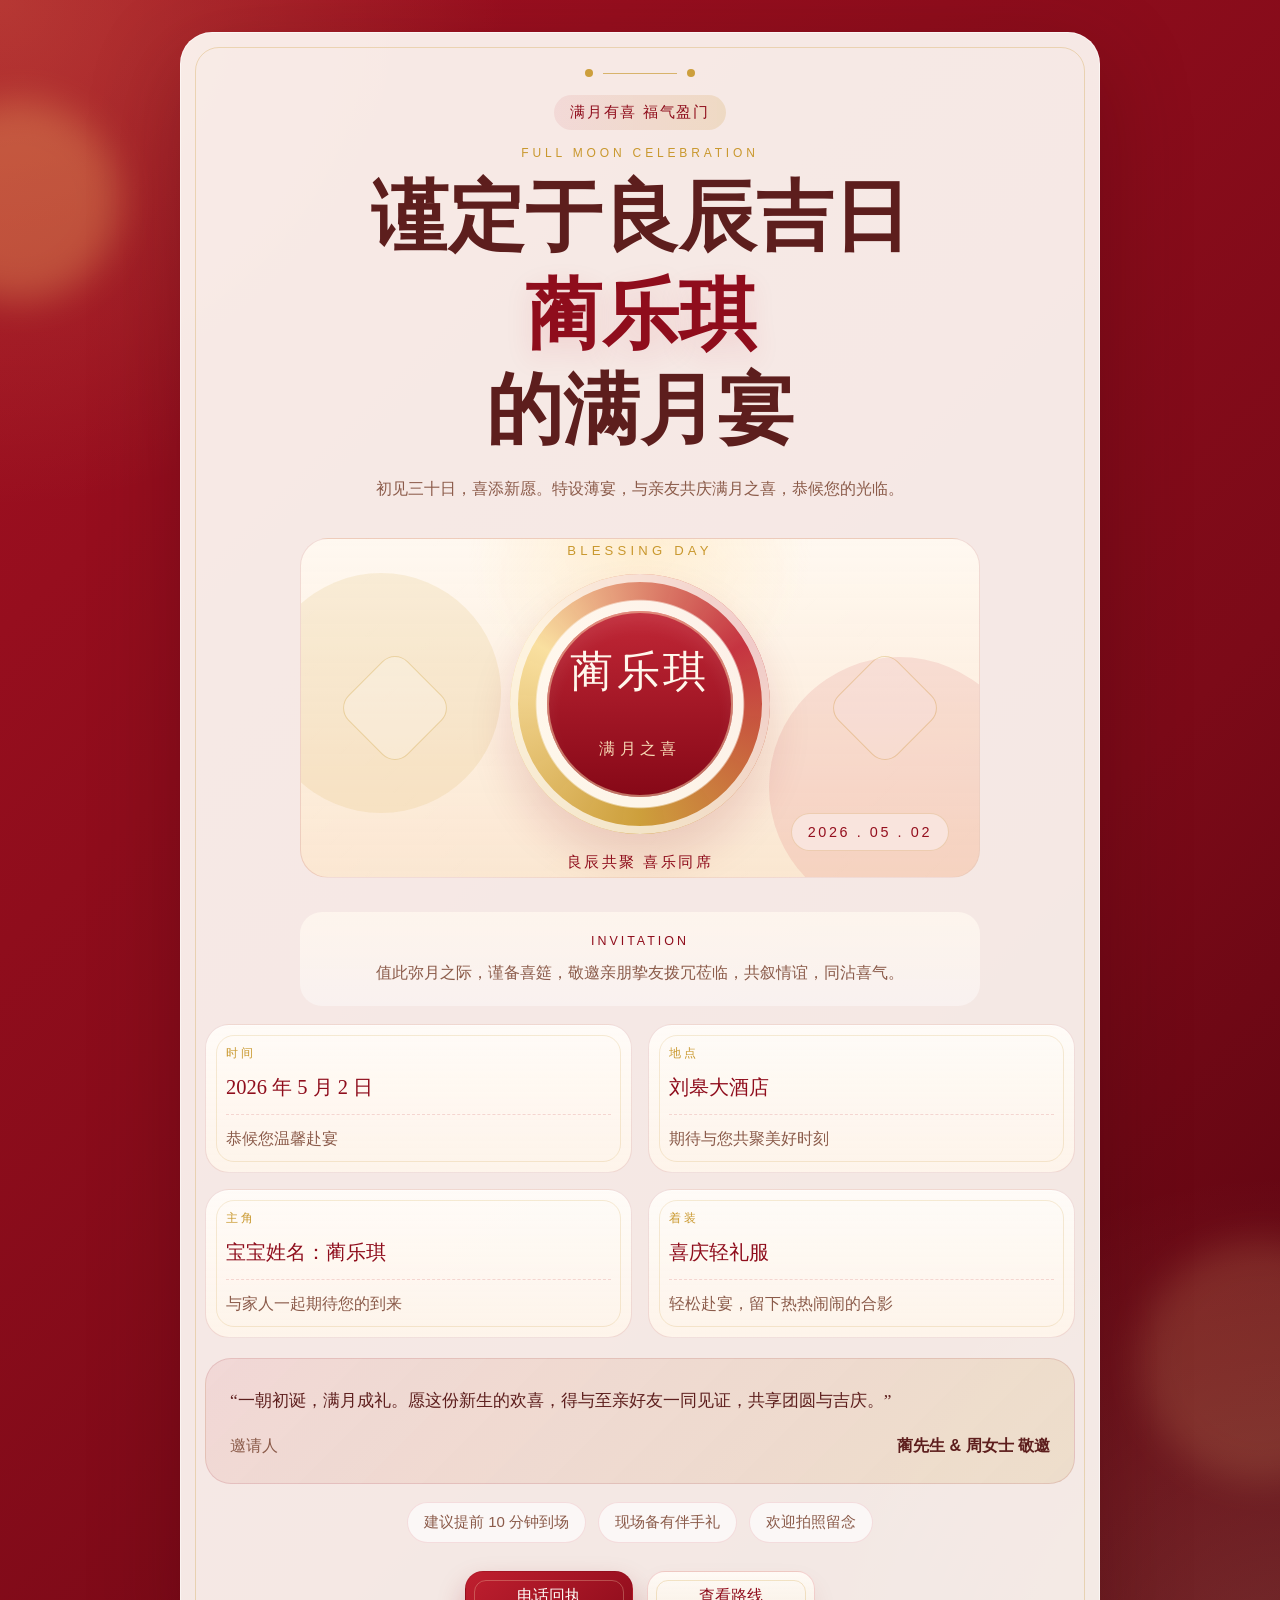
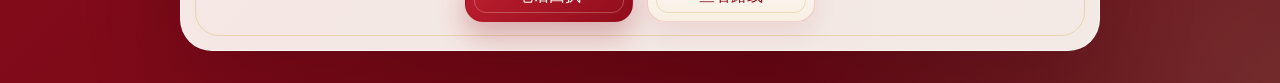
==== commit 733ca02e: "Polish invitation copy" ====
--- a/index.html
+++ b/index.html
@@ -9,7 +9,7 @@
     <title>蔺乐琪满月宴邀请函</title>
     <meta
       name="description"
-      content="诚邀您参加蔺乐琪的满月宴，一起见证这份初生的喜悦与团圆。"
+      content="谨定于 2026 年 5 月 2 日举行蔺乐琪满月宴，敬备薄酌，恭请光临。"
     />
     <meta name="format-detection" content="telephone=no, email=no, address=no" />
     <meta name="theme-color" content="#8f0d1c" />
@@ -18,7 +18,7 @@
     <meta property="og:site_name" content="蔺乐琪满月宴邀请函" />
     <meta
       property="og:description"
-      content="诚邀您参加蔺乐琪的满月宴，一起见证这份初生的喜悦与团圆。"
+      content="谨定于 2026 年 5 月 2 日举行蔺乐琪满月宴，敬备薄酌，恭请光临。"
     />
     <meta property="og:image" content="./images/festive-baby.jpg" />
     <meta property="og:locale" content="zh_CN" />
@@ -26,7 +26,7 @@
     <meta name="twitter:title" content="蔺乐琪满月宴邀请函" />
     <meta
       name="twitter:description"
-      content="诚邀您参加蔺乐琪的满月宴，一起见证这份初生的喜悦与团圆。"
+      content="谨定于 2026 年 5 月 2 日举行蔺乐琪满月宴，敬备薄酌，恭请光临。"
     />
     <meta name="twitter:image" content="./images/festive-baby.jpg" />
     <link rel="stylesheet" href="./styles.css" />
@@ -46,12 +46,12 @@
           <p class="hero-blessing">满月有喜 福气盈门</p>
           <p class="eyebrow">FULL MOON CELEBRATION</p>
           <h1>
-            欢迎来参加
+            谨定于良辰吉日
             <span>蔺乐琪</span>
             的满月宴
           </h1>
           <p class="lead">
-            初见世界三十天，把圆满、喜悦和祝福装进这场温柔的小聚会里。
+            初见三十日，喜添新愿。特设薄宴，与亲友共庆满月之喜，恭候您的光临。
           </p>
         </section>
 
@@ -74,7 +74,7 @@
         <section class="intro-panel">
           <p class="intro-kicker">INVITATION</p>
           <p class="intro-copy">
-            一场满载欢笑与祝福的小宴，庆祝蔺乐琪平安来到这个世界。盼与您共赴这份热闹、柔软、值得纪念的时刻。
+            值此弥月之际，谨备喜筵，敬邀亲朋挚友拨冗莅临，共叙情谊，同沾喜气。
           </p>
         </section>
 
@@ -106,7 +106,7 @@
 
         <section class="message-block">
           <p class="quote">
-            “谢谢您见证我们成为爸爸妈妈的第一个满月，也谢谢您把祝福带给这个新来的小朋友。”
+            “一朝初诞，满月成礼。愿这份新生的欢喜，得与至亲好友一同见证，共享团圆与吉庆。”
           </p>
           <div class="hosts">
             <span>邀请人</span>
--- a/styles.css
+++ b/styles.css
@@ -313,36 +313,51 @@
   display: grid;
   grid-template-columns: repeat(2, minmax(0, 1fr));
   gap: 16px;
+  margin-top: 6px;
 }
 
 .detail-card {
+  position: relative;
   padding: 20px;
-  border-radius: 22px;
-  background: rgba(255, 255, 255, 0.56);
+  border-radius: 24px;
+  background:
+    linear-gradient(180deg, rgba(255, 252, 248, 0.96), rgba(255, 245, 235, 0.88));
   border: 1px solid var(--line);
   animation: fade-up 0.9s ease both;
   box-shadow: inset 0 1px 0 rgba(255, 255, 255, 0.42);
 }
 
+.detail-card::before {
+  content: "";
+  position: absolute;
+  inset: 10px;
+  border: 1px solid rgba(201, 152, 46, 0.18);
+  border-radius: 18px;
+  pointer-events: none;
+}
+
 .detail-label {
   margin: 0 0 10px;
   font-size: 0.78rem;
-  letter-spacing: 0.18em;
+  letter-spacing: 0.26em;
   text-transform: uppercase;
-  color: var(--accent-strong);
+  color: var(--gold);
 }
 
 .detail-value {
   margin: 0;
   font-family: "STSong", "Songti SC", "Noto Serif CJK SC", serif;
-  font-size: 1.18rem;
-  line-height: 1.5;
+  font-size: 1.28rem;
+  line-height: 1.55;
+  color: var(--accent-strong);
 }
 
 .detail-note {
-  margin: 8px 0 0;
+  margin: 10px 0 0;
   color: var(--muted);
   line-height: 1.7;
+  padding-top: 10px;
+  border-top: 1px dashed rgba(191, 31, 47, 0.16);
 }
 
 .message-block {
@@ -398,30 +413,52 @@
   display: flex;
   justify-content: center;
   gap: 14px;
-  margin-top: 24px;
+  margin-top: 28px;
 }
 
 .action-bar a {
+  position: relative;
+  min-width: 168px;
   padding: 14px 24px;
-  border-radius: 999px;
+  border-radius: 18px;
   text-decoration: none;
+  text-align: center;
   transition: transform 0.2s ease, box-shadow 0.2s ease, background 0.2s ease;
+  overflow: hidden;
 }
 
 .action-bar a:hover {
   transform: translateY(-2px);
+}
+
+.action-bar a::before {
+  content: "";
+  position: absolute;
+  inset: 8px;
+  border-radius: 12px;
+  pointer-events: none;
 }
 
 .primary-btn {
   background: linear-gradient(135deg, var(--accent) 0%, var(--accent-strong) 100%);
   color: #fffdf8;
   box-shadow: 0 14px 28px rgba(143, 13, 28, 0.28);
+  border: 1px solid rgba(143, 13, 28, 0.24);
+}
+
+.primary-btn::before {
+  border: 1px solid rgba(255, 232, 190, 0.28);
 }
 
 .secondary-btn {
   color: var(--accent-strong);
-  background: rgba(255, 255, 255, 0.72);
-  border: 1px solid rgba(191, 31, 47, 0.22);
+  background: linear-gradient(180deg, rgba(255, 251, 246, 0.96), rgba(249, 238, 226, 0.92));
+  border: 1px solid rgba(191, 31, 47, 0.18);
+  box-shadow: 0 12px 24px rgba(143, 13, 28, 0.08);
+}
+
+.secondary-btn::before {
+  border: 1px solid rgba(201, 152, 46, 0.24);
 }
 
 @keyframes fade-up {
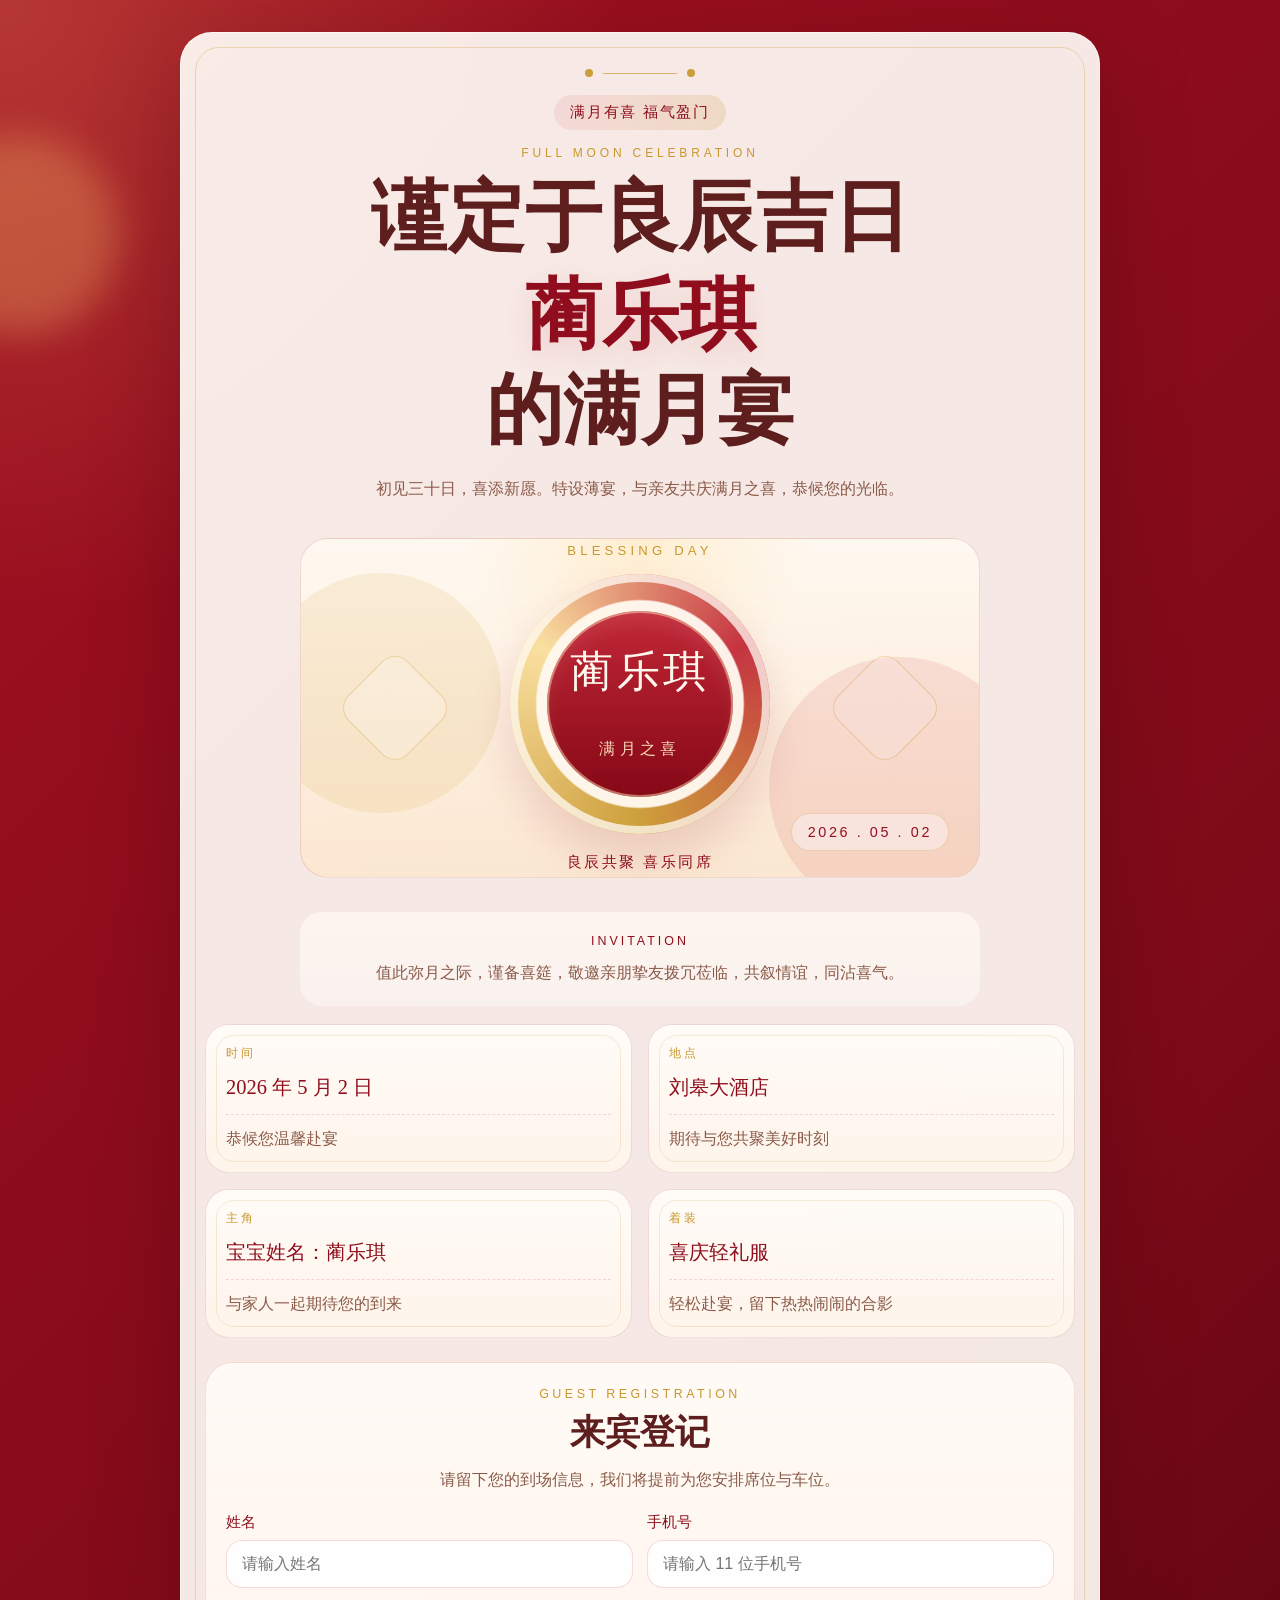
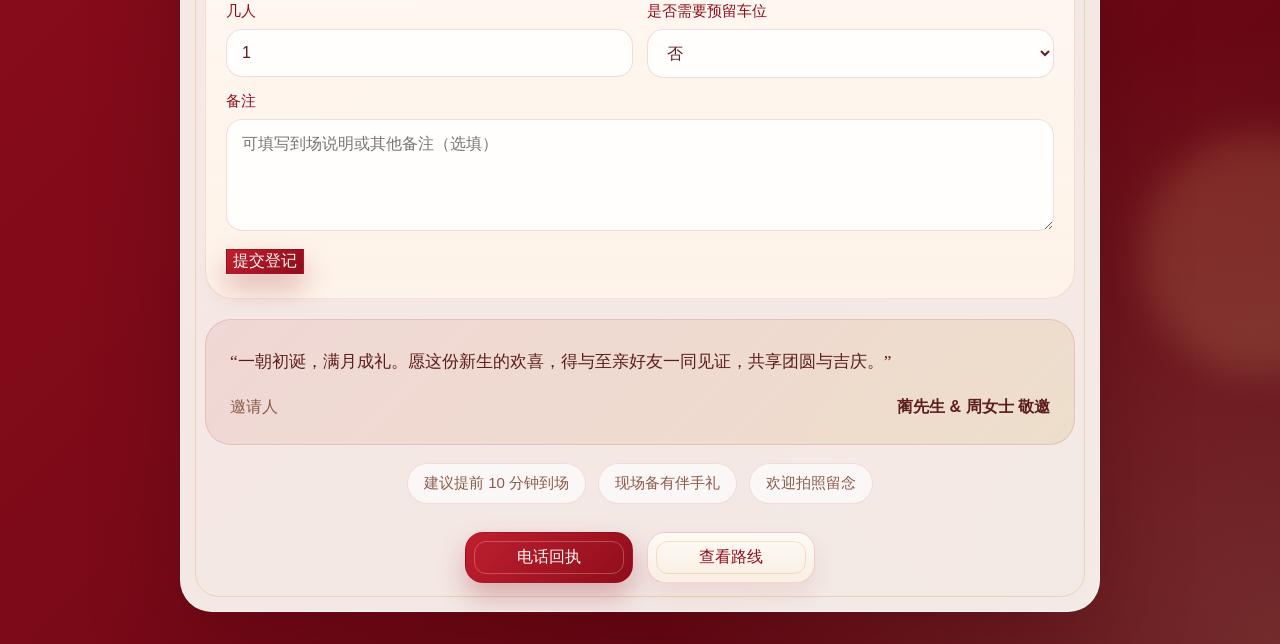
==== commit 023fa692: "Add guest registration form" ====
--- a/index.html
+++ b/index.html
@@ -18,7 +18,7 @@
     <meta property="og:site_name" content="蔺乐琪满月宴邀请函" />
     <meta
       property="og:description"
-      content="谨定于 2026 年 5 月 2 日举行蔺乐琪满月宴，敬备薄酌，恭请光临。"
+      content="谨定于 2026 年 5 月 2 日举行蔺乐琪满月宴，敬备薄酌，恭请光临，并可在线登记来宾信息。"
     />
     <meta property="og:image" content="./images/festive-baby.jpg" />
     <meta property="og:locale" content="zh_CN" />
@@ -26,7 +26,7 @@
     <meta name="twitter:title" content="蔺乐琪满月宴邀请函" />
     <meta
       name="twitter:description"
-      content="谨定于 2026 年 5 月 2 日举行蔺乐琪满月宴，敬备薄酌，恭请光临。"
+      content="谨定于 2026 年 5 月 2 日举行蔺乐琪满月宴，敬备薄酌，恭请光临，并可在线登记来宾信息。"
     />
     <meta name="twitter:image" content="./images/festive-baby.jpg" />
     <link rel="stylesheet" href="./styles.css" />
@@ -104,6 +104,76 @@
           </article>
         </section>
 
+        <section class="rsvp-section" aria-labelledby="rsvp-title">
+          <div class="section-block-heading">
+            <p class="section-block-kicker">GUEST REGISTRATION</p>
+            <h2 id="rsvp-title">来宾登记</h2>
+            <p class="section-block-copy">请留下您的到场信息，我们将提前为您安排席位与车位。</p>
+          </div>
+
+          <form
+            class="guest-form"
+            id="guest-form"
+            data-supabase-url="https://rbuwtmtnhtnnmycbqyud.supabase.co"
+            data-supabase-key="sb_publishable_fXHfk9XBN7g_kOE5T-WiEw_oaTvVJDO"
+          >
+            <div class="form-grid">
+              <label class="form-field">
+                <span>姓名</span>
+                <input type="text" name="name" maxlength="30" placeholder="请输入姓名" required />
+              </label>
+
+              <label class="form-field">
+                <span>手机号</span>
+                <input
+                  type="tel"
+                  name="phone"
+                  inputmode="numeric"
+                  pattern="^1[0-9]{10}$"
+                  maxlength="11"
+                  placeholder="请输入 11 位手机号"
+                  required
+                />
+              </label>
+
+              <label class="form-field">
+                <span>几人</span>
+                <input
+                  type="number"
+                  name="guest_count"
+                  min="1"
+                  max="20"
+                  value="1"
+                  required
+                />
+              </label>
+
+              <label class="form-field">
+                <span>是否需要预留车位</span>
+                <select name="need_parking" id="need-parking">
+                  <option value="false" selected>否</option>
+                  <option value="true">是</option>
+                </select>
+              </label>
+
+              <label class="form-field is-hidden" id="car-plate-field">
+                <span>车牌号</span>
+                <input type="text" name="car_plate" maxlength="20" placeholder="如需车位请填写车牌号" />
+              </label>
+
+              <label class="form-field form-field-full">
+                <span>备注</span>
+                <textarea name="notes" rows="4" maxlength="200" placeholder="可填写到场说明或其他备注（选填）"></textarea>
+              </label>
+            </div>
+
+            <div class="form-actions">
+              <button type="submit" class="primary-btn form-submit">提交登记</button>
+              <p class="form-status" id="form-status" aria-live="polite"></p>
+            </div>
+          </form>
+        </section>
+
         <section class="message-block">
           <p class="quote">
             “一朝初诞，满月成礼。愿这份新生的欢喜，得与至亲好友一同见证，共享团圆与吉庆。”
@@ -131,5 +201,6 @@
         </section>
       </main>
     </div>
+    <script src="./script.js"></script>
   </body>
 </html>
--- a/styles.css
+++ b/styles.css
@@ -316,6 +316,130 @@
   margin-top: 6px;
 }
 
+.rsvp-section {
+  margin-top: 24px;
+  padding: 24px 20px;
+  border-radius: 28px;
+  background: linear-gradient(180deg, rgba(255, 250, 245, 0.98), rgba(255, 243, 233, 0.92));
+  border: 1px solid rgba(191, 31, 47, 0.12);
+  box-shadow: inset 0 1px 0 rgba(255, 255, 255, 0.52);
+}
+
+.section-block-heading {
+  text-align: center;
+  margin-bottom: 18px;
+}
+
+.section-block-kicker {
+  margin: 0 0 8px;
+  color: var(--gold);
+  font-size: 0.78rem;
+  letter-spacing: 0.28em;
+}
+
+.section-block-heading h2 {
+  margin: 0;
+  font-family: "STSong", "Songti SC", "Noto Serif CJK SC", serif;
+  font-size: clamp(1.6rem, 3vw, 2.2rem);
+}
+
+.section-block-copy {
+  margin: 10px auto 0;
+  max-width: 560px;
+  color: var(--muted);
+  line-height: 1.8;
+}
+
+.guest-form {
+  margin-top: 16px;
+}
+
+.form-grid {
+  display: grid;
+  grid-template-columns: repeat(2, minmax(0, 1fr));
+  gap: 14px;
+}
+
+.form-field {
+  display: flex;
+  flex-direction: column;
+  gap: 8px;
+}
+
+.form-field span {
+  color: var(--accent-strong);
+  font-size: 0.92rem;
+}
+
+.form-field input,
+.form-field select,
+.form-field textarea {
+  width: 100%;
+  border: 1px solid rgba(191, 31, 47, 0.16);
+  border-radius: 16px;
+  background: rgba(255, 255, 255, 0.88);
+  padding: 14px 15px;
+  color: var(--text);
+  font: inherit;
+  outline: none;
+  transition: border-color 0.2s ease, box-shadow 0.2s ease;
+}
+
+.form-field input:focus,
+.form-field select:focus,
+.form-field textarea:focus {
+  border-color: rgba(191, 31, 47, 0.4);
+  box-shadow: 0 0 0 4px rgba(191, 31, 47, 0.08);
+}
+
+.form-field textarea {
+  resize: vertical;
+  min-height: 112px;
+}
+
+.form-field-full {
+  grid-column: 1 / -1;
+}
+
+.is-hidden {
+  display: none;
+}
+
+.form-actions {
+  display: flex;
+  align-items: center;
+  justify-content: space-between;
+  gap: 14px;
+  margin-top: 18px;
+}
+
+.form-submit {
+  border: 0;
+  cursor: pointer;
+  font: inherit;
+}
+
+.form-submit:disabled {
+  opacity: 0.7;
+  cursor: wait;
+}
+
+.form-status {
+  flex: 1;
+  margin: 0;
+  color: var(--muted);
+  text-align: right;
+  line-height: 1.6;
+}
+
+.form-status[data-state="success"] {
+  color: #2c7a4b;
+}
+
+.form-status[data-state="error"] {
+  color: #b42318;
+}
+
 .detail-card {
   position: relative;
   padding: 20px;
@@ -531,6 +655,23 @@
     grid-template-columns: 1fr;
   }
 
+  .rsvp-section {
+    padding: 22px 16px;
+  }
+
+  .form-grid {
+    grid-template-columns: 1fr;
+  }
+
+  .form-actions {
+    flex-direction: column;
+    align-items: stretch;
+  }
+
+  .form-status {
+    text-align: center;
+  }
+
   .hosts,
   .action-bar {
     flex-direction: column;
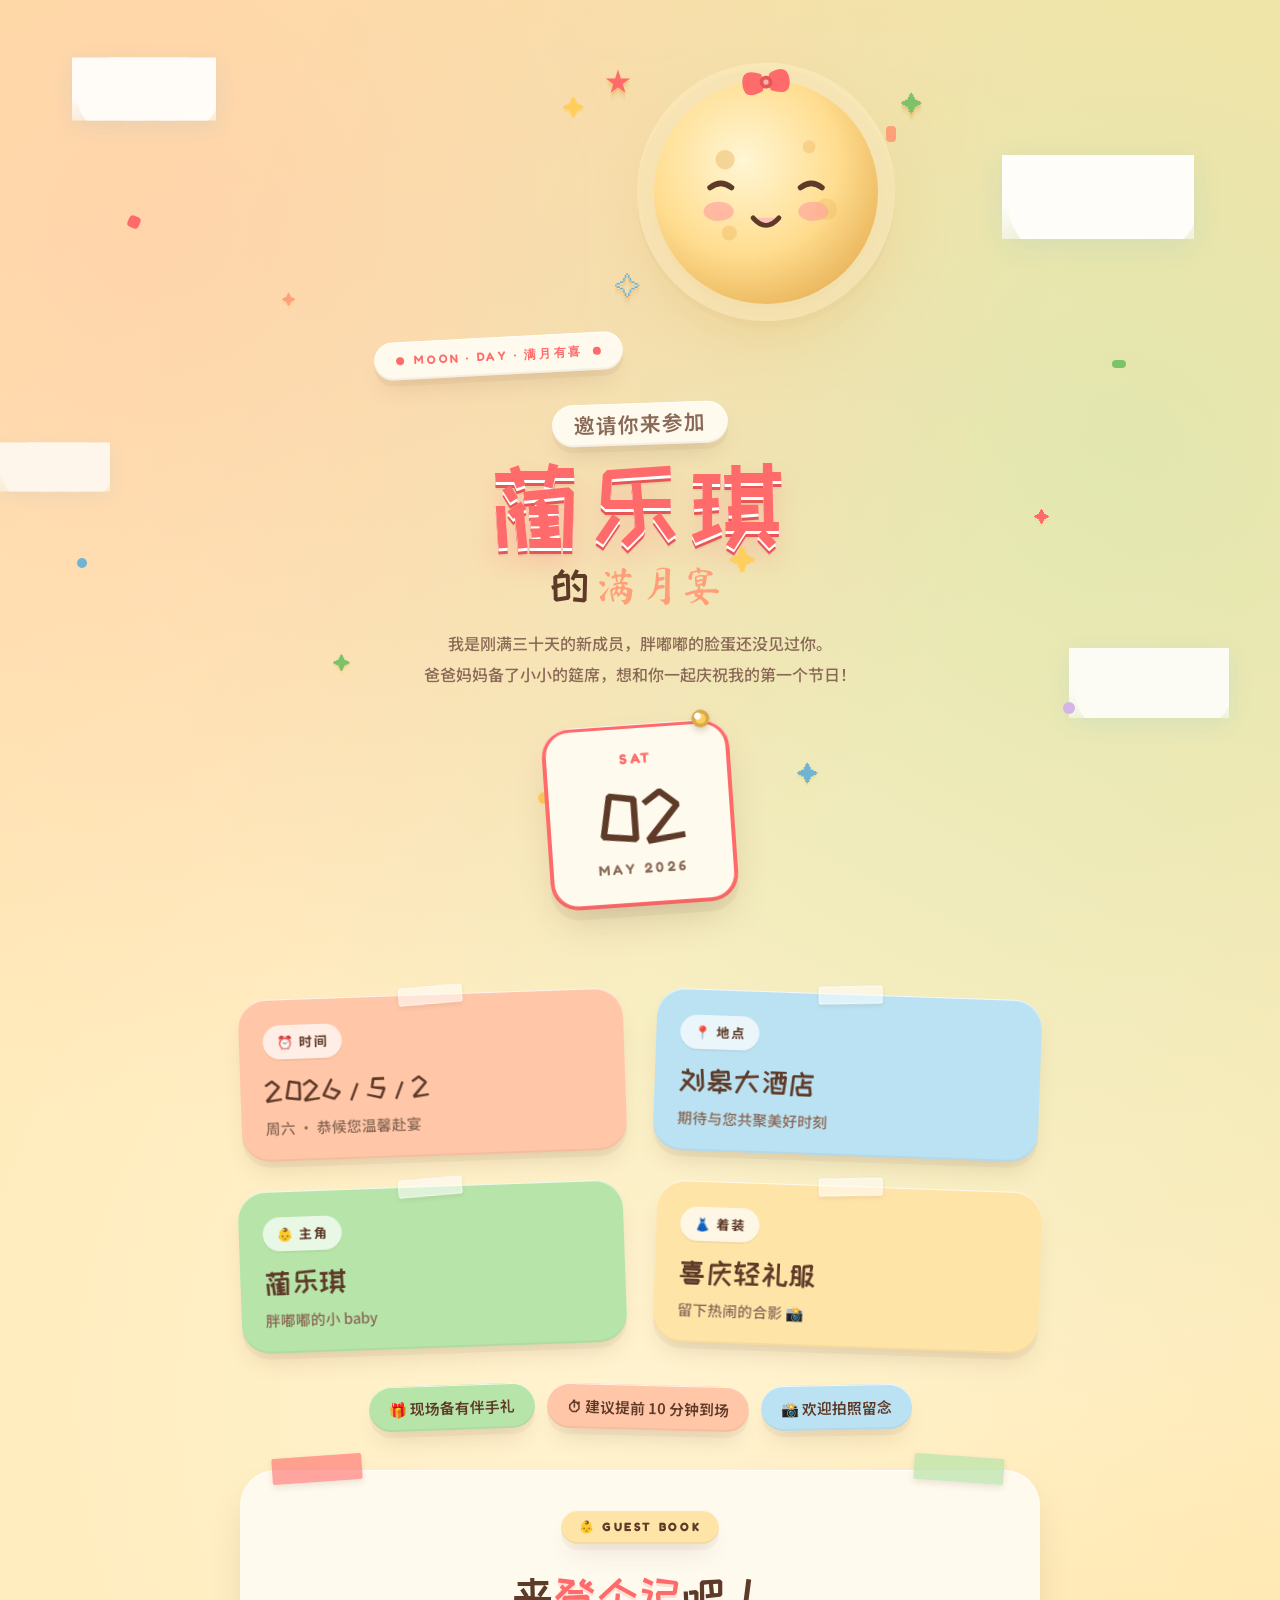
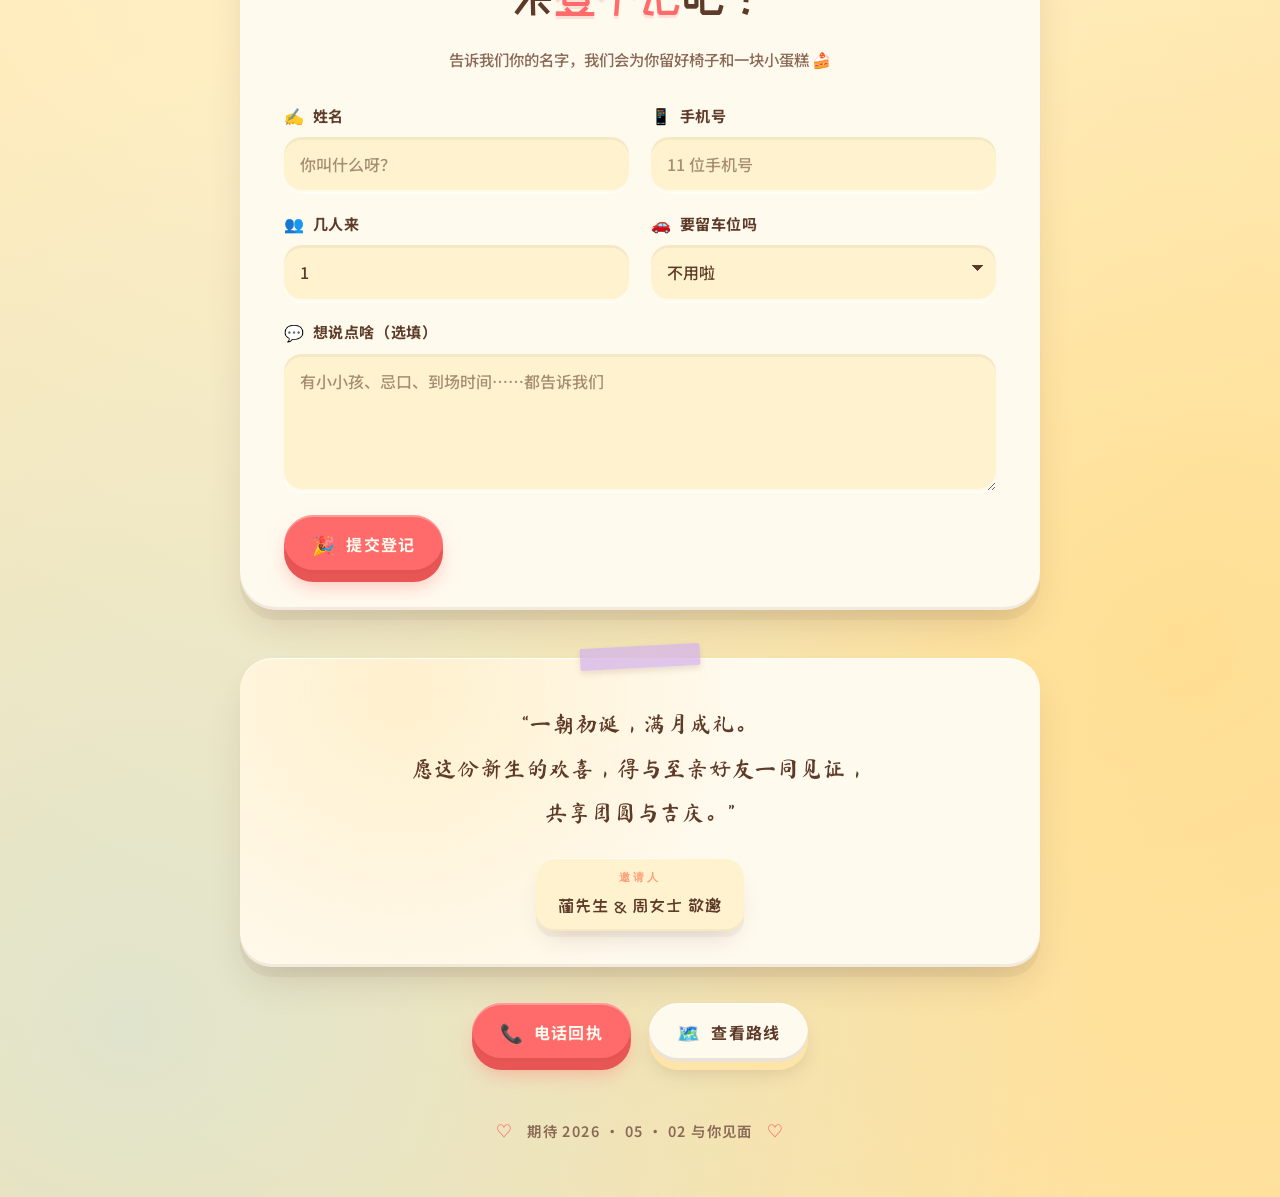
==== commit ef841f55: "Redesign invitation with maxpro v3 candy theme Refresh color palette, typography, and layout. Trim G" ====
--- a/index.html
+++ b/index.html
@@ -12,7 +12,7 @@
       content="谨定于 2026 年 5 月 2 日举行蔺乐琪满月宴，敬备薄酌，恭请光临。"
     />
     <meta name="format-detection" content="telephone=no, email=no, address=no" />
-    <meta name="theme-color" content="#8f0d1c" />
+    <meta name="theme-color" content="#ffd28a" />
     <meta property="og:type" content="website" />
     <meta property="og:title" content="蔺乐琪满月宴邀请函" />
     <meta property="og:site_name" content="蔺乐琪满月宴邀请函" />
@@ -29,178 +29,320 @@
       content="谨定于 2026 年 5 月 2 日举行蔺乐琪满月宴，敬备薄酌，恭请光临，并可在线登记来宾信息。"
     />
     <meta name="twitter:image" content="./images/festive-baby.jpg" />
+
+    <link rel="preconnect" href="https://fonts.googleapis.com" />
+    <link rel="preconnect" href="https://fonts.gstatic.com" crossorigin />
+    <link
+      href="https://fonts.googleapis.com/css2?family=Fredoka:wght@600;700&family=ZCOOL+KuaiLe&family=Noto+Sans+SC:wght@500;600;700&family=Ma+Shan+Zheng&display=swap"
+      rel="stylesheet"
+    />
+
     <link rel="stylesheet" href="./styles.css" />
   </head>
   <body>
-    <div class="page-shell">
-      <div class="glow glow-left"></div>
-      <div class="glow glow-right"></div>
-
-      <main class="invite-card">
-        <section class="hero">
-          <div class="hero-ornament" aria-hidden="true">
-            <span class="dot dot-left"></span>
-            <span class="line"></span>
-            <span class="dot dot-right"></span>
+    <!-- 背景飘浮元素层 -->
+    <div class="sky" aria-hidden="true">
+      <!-- 云朵 -->
+      <span class="cloud cloud-1"></span>
+      <span class="cloud cloud-2"></span>
+      <span class="cloud cloud-3"></span>
+      <span class="cloud cloud-4"></span>
+      <!-- 星星 -->
+      <span class="star star-1">✦</span>
+      <span class="star star-2">✦</span>
+      <span class="star star-3">✦</span>
+      <span class="star star-4">✦</span>
+      <span class="star star-5">✦</span>
+      <!-- 糖果彩豆 confetti -->
+      <span class="confetti c-1"></span>
+      <span class="confetti c-2"></span>
+      <span class="confetti c-3"></span>
+      <span class="confetti c-4"></span>
+      <span class="confetti c-5"></span>
+      <span class="confetti c-6"></span>
+    </div>
+
+    <main class="stage">
+      <!-- Hero：月亮 mascot + 大字 -->
+      <section class="hero">
+        <!-- 顶部贴纸 ribbon -->
+        <div class="ribbon" aria-hidden="true">
+          <span class="ribbon-dot"></span>
+          <span class="ribbon-text">MOON · DAY · 满月有喜</span>
+          <span class="ribbon-dot"></span>
+        </div>
+
+        <!-- 月亮 mascot -->
+        <div class="moon-wrap">
+          <svg
+            class="moon-mascot"
+            viewBox="0 0 260 260"
+            aria-hidden="true"
+            focusable="false"
+          >
+            <defs>
+              <radialGradient id="moon-face" cx="40%" cy="36%" r="70%">
+                <stop offset="0%" stop-color="#fff6d4" />
+                <stop offset="60%" stop-color="#ffdd8f" />
+                <stop offset="100%" stop-color="#e9b45a" />
+              </radialGradient>
+              <filter id="moon-shadow" x="-20%" y="-20%" width="140%" height="140%">
+                <feGaussianBlur stdDeviation="3" />
+              </filter>
+            </defs>
+
+            <!-- 外圈柔光 -->
+            <circle cx="130" cy="130" r="120" fill="#fff1c9" opacity="0.45" />
+            <!-- 月面 -->
+            <circle cx="130" cy="130" r="104" fill="url(#moon-face)" />
+            <!-- 月面小陨石坑（更可爱） -->
+            <circle cx="92" cy="100" r="9" fill="#e9b45a" opacity="0.45" />
+            <circle cx="170" cy="88" r="6" fill="#e9b45a" opacity="0.38" />
+            <circle cx="186" cy="146" r="10" fill="#e9b45a" opacity="0.32" />
+            <circle cx="96" cy="168" r="7" fill="#e9b45a" opacity="0.38" />
+
+            <!-- 腮红 -->
+            <ellipse cx="86" cy="148" rx="14" ry="9" fill="#ffa89c" opacity="0.72" />
+            <ellipse cx="174" cy="148" rx="14" ry="9" fill="#ffa89c" opacity="0.72" />
+
+            <!-- 闭眼笑 -->
+            <path
+              d="M78 126 Q88 118 98 126"
+              stroke="#5e3a28"
+              stroke-width="5"
+              stroke-linecap="round"
+              fill="none"
+            />
+            <path
+              d="M162 126 Q172 118 182 126"
+              stroke="#5e3a28"
+              stroke-width="5"
+              stroke-linecap="round"
+              fill="none"
+            />
+
+            <!-- 嘴巴 -->
+            <path
+              d="M118 154 Q130 168 142 154"
+              stroke="#5e3a28"
+              stroke-width="4.5"
+              stroke-linecap="round"
+              fill="#ffc0b8"
+            />
+
+            <!-- 月亮顶部蝴蝶结（红色） -->
+            <g transform="translate(130 28) rotate(-6)">
+              <path
+                d="M-22 0 Q-22 -16 -4 -8 Q 0 0 -4 8 Q-22 16 -22 0 Z"
+                fill="#ff6b6b"
+              />
+              <path
+                d="M22 0 Q22 -16 4 -8 Q 0 0 4 8 Q22 16 22 0 Z"
+                fill="#ff6b6b"
+              />
+              <circle cx="0" cy="0" r="6" fill="#e85555" />
+              <circle cx="0" cy="0" r="2.5" fill="#fff" opacity="0.55" />
+            </g>
+          </svg>
+
+          <!-- 月亮旁漂浮的小星星（CSS 动画） -->
+          <span class="orbit-star os-1">★</span>
+          <span class="orbit-star os-2">✦</span>
+          <span class="orbit-star os-3">✧</span>
+        </div>
+
+        <!-- 标题 -->
+        <h1 class="title">
+          <span class="title-top">邀请你来参加</span>
+          <span class="title-name">蔺乐琪</span>
+          <span class="title-bottom">
+            的<em>满月宴</em>
+            <span class="title-sparkle" aria-hidden="true">✦</span>
+          </span>
+        </h1>
+
+        <p class="deck">
+          我是刚满三十天的新成员，胖嘟嘟的脸蛋还没见过你。<br />
+          爸爸妈妈备了小小的筵席，想和你一起庆祝我的第一个节日！
+        </p>
+
+        <!-- 大日期贴纸 -->
+        <div class="date-sticker" aria-label="宴会日期">
+          <div class="date-sticker-inner">
+            <span class="date-weekday">SAT</span>
+            <span class="date-day">02</span>
+            <span class="date-month">MAY 2026</span>
           </div>
-          <p class="hero-blessing">满月有喜 福气盈门</p>
-          <p class="eyebrow">FULL MOON CELEBRATION</p>
-          <h1>
-            谨定于良辰吉日
-            <span>蔺乐琪</span>
-            的满月宴
-          </h1>
-          <p class="lead">
-            初见三十日，喜添新愿。特设薄宴，与亲友共庆满月之喜，恭候您的光临。
+          <span class="date-pin" aria-hidden="true"></span>
+        </div>
+      </section>
+
+      <!-- 细节贴纸卡片 · scatter -->
+      <section class="stickers" aria-label="宴会信息">
+        <article class="sticker sticker-a">
+          <span class="sticker-tag">⏰ 时间</span>
+          <p class="sticker-main">2026 / 5 / 2</p>
+          <p class="sticker-note">周六 · 恭候您温馨赴宴</p>
+        </article>
+
+        <article class="sticker sticker-b">
+          <span class="sticker-tag">📍 地点</span>
+          <p class="sticker-main">刘皋大酒店</p>
+          <p class="sticker-note">期待与您共聚美好时刻</p>
+        </article>
+
+        <article class="sticker sticker-c">
+          <span class="sticker-tag">👶 主角</span>
+          <p class="sticker-main">蔺乐琪</p>
+          <p class="sticker-note">胖嘟嘟的小 baby</p>
+        </article>
+
+        <article class="sticker sticker-d">
+          <span class="sticker-tag">👗 着装</span>
+          <p class="sticker-main">喜庆轻礼服</p>
+          <p class="sticker-note">留下热闹的合影 📸</p>
+        </article>
+      </section>
+
+      <!-- 温馨提示糖果 -->
+      <ul class="candy-strip" aria-label="温馨提示">
+        <li>🎁 现场备有伴手礼</li>
+        <li>⏱ 建议提前 10 分钟到场</li>
+        <li>📸 欢迎拍照留念</li>
+      </ul>
+
+      <!-- RSVP 登记表单 -->
+      <section class="rsvp-card" aria-labelledby="rsvp-title">
+        <div class="rsvp-head">
+          <span class="rsvp-kicker">👶 GUEST BOOK</span>
+          <h2 id="rsvp-title" class="rsvp-title">
+            来<em>登个记</em>吧！
+          </h2>
+          <p class="rsvp-copy">
+            告诉我们你的名字，我们会为你留好椅子和一块小蛋糕 🍰
           </p>
-        </section>
-
-        <section class="photo-frame" aria-label="满月宴主视觉">
-          <div class="frame-spark spark-left"></div>
-          <div class="frame-spark spark-right"></div>
-          <div class="celebration-emblem">
-            <p class="emblem-kicker">BLESSING DAY</p>
-            <div class="emblem-ring">
-              <div class="emblem-core">
-                <p class="emblem-name">蔺乐琪</p>
-                <p class="emblem-title">满月之喜</p>
-              </div>
-            </div>
-            <p class="emblem-copy">良辰共聚 喜乐同席</p>
+        </div>
+
+        <form
+          class="guest-form"
+          id="guest-form"
+          data-supabase-url="https://rbuwtmtnhtnnmycbqyud.supabase.co"
+          data-supabase-key="sb_publishable_fXHfk9XBN7g_kOE5T-WiEw_oaTvVJDO"
+          novalidate
+        >
+          <div class="form-grid">
+            <label class="form-field">
+              <span class="field-lbl"><em>✍️</em> 姓名</span>
+              <input
+                type="text"
+                name="name"
+                maxlength="30"
+                placeholder="你叫什么呀？"
+                required
+              />
+            </label>
+
+            <label class="form-field">
+              <span class="field-lbl"><em>📱</em> 手机号</span>
+              <input
+                type="tel"
+                name="phone"
+                inputmode="numeric"
+                pattern="^1[0-9]{10}$"
+                maxlength="11"
+                placeholder="11 位手机号"
+                required
+              />
+            </label>
+
+            <label class="form-field">
+              <span class="field-lbl"><em>👥</em> 几人来</span>
+              <input
+                type="number"
+                name="guest_count"
+                min="1"
+                max="20"
+                value="1"
+                required
+              />
+            </label>
+
+            <label class="form-field">
+              <span class="field-lbl"><em>🚗</em> 要留车位吗</span>
+              <select name="need_parking" id="need-parking">
+                <option value="false" selected>不用啦</option>
+                <option value="true">来一个</option>
+              </select>
+            </label>
+
+            <label class="form-field is-hidden" id="car-plate-field">
+              <span class="field-lbl"><em>🪪</em> 车牌号</span>
+              <input
+                type="text"
+                name="car_plate"
+                maxlength="20"
+                placeholder="留下你的车牌"
+              />
+            </label>
+
+            <label class="form-field form-field-full">
+              <span class="field-lbl"><em>💬</em> 想说点啥（选填）</span>
+              <textarea
+                name="notes"
+                rows="4"
+                maxlength="200"
+                placeholder="有小小孩、忌口、到场时间……都告诉我们"
+              ></textarea>
+            </label>
           </div>
-          <div class="baby-badge">2026 . 05 . 02</div>
-        </section>
-
-        <section class="intro-panel">
-          <p class="intro-kicker">INVITATION</p>
-          <p class="intro-copy">
-            值此弥月之际，谨备喜筵，敬邀亲朋挚友拨冗莅临，共叙情谊，同沾喜气。
-          </p>
-        </section>
-
-        <section class="details-grid">
-          <article class="detail-card">
-            <p class="detail-label">时间</p>
-            <p class="detail-value">2026 年 5 月 2 日</p>
-            <p class="detail-note">恭候您温馨赴宴</p>
-          </article>
-
-          <article class="detail-card">
-            <p class="detail-label">地点</p>
-            <p class="detail-value">刘皋大酒店</p>
-            <p class="detail-note">期待与您共聚美好时刻</p>
-          </article>
-
-          <article class="detail-card">
-            <p class="detail-label">主角</p>
-            <p class="detail-value">宝宝姓名：蔺乐琪</p>
-            <p class="detail-note">与家人一起期待您的到来</p>
-          </article>
-
-          <article class="detail-card">
-            <p class="detail-label">着装</p>
-            <p class="detail-value">喜庆轻礼服</p>
-            <p class="detail-note">轻松赴宴，留下热热闹闹的合影</p>
-          </article>
-        </section>
-
-        <section class="rsvp-section" aria-labelledby="rsvp-title">
-          <div class="section-block-heading">
-            <p class="section-block-kicker">GUEST REGISTRATION</p>
-            <h2 id="rsvp-title">来宾登记</h2>
-            <p class="section-block-copy">请留下您的到场信息，我们将提前为您安排席位与车位。</p>
+
+          <div class="form-actions">
+            <button type="submit" class="bubble-btn form-submit">
+              <span class="bubble-emoji" aria-hidden="true">🎉</span>
+              <span class="bubble-label">提交登记</span>
+            </button>
+            <p class="form-status" id="form-status" aria-live="polite"></p>
           </div>
-
-          <form
-            class="guest-form"
-            id="guest-form"
-            data-supabase-url="https://rbuwtmtnhtnnmycbqyud.supabase.co"
-            data-supabase-key="sb_publishable_fXHfk9XBN7g_kOE5T-WiEw_oaTvVJDO"
-          >
-            <div class="form-grid">
-              <label class="form-field">
-                <span>姓名</span>
-                <input type="text" name="name" maxlength="30" placeholder="请输入姓名" required />
-              </label>
-
-              <label class="form-field">
-                <span>手机号</span>
-                <input
-                  type="tel"
-                  name="phone"
-                  inputmode="numeric"
-                  pattern="^1[0-9]{10}$"
-                  maxlength="11"
-                  placeholder="请输入 11 位手机号"
-                  required
-                />
-              </label>
-
-              <label class="form-field">
-                <span>几人</span>
-                <input
-                  type="number"
-                  name="guest_count"
-                  min="1"
-                  max="20"
-                  value="1"
-                  required
-                />
-              </label>
-
-              <label class="form-field">
-                <span>是否需要预留车位</span>
-                <select name="need_parking" id="need-parking">
-                  <option value="false" selected>否</option>
-                  <option value="true">是</option>
-                </select>
-              </label>
-
-              <label class="form-field is-hidden" id="car-plate-field">
-                <span>车牌号</span>
-                <input type="text" name="car_plate" maxlength="20" placeholder="如需车位请填写车牌号" />
-              </label>
-
-              <label class="form-field form-field-full">
-                <span>备注</span>
-                <textarea name="notes" rows="4" maxlength="200" placeholder="可填写到场说明或其他备注（选填）"></textarea>
-              </label>
-            </div>
-
-            <div class="form-actions">
-              <button type="submit" class="primary-btn form-submit">提交登记</button>
-              <p class="form-status" id="form-status" aria-live="polite"></p>
-            </div>
-          </form>
-        </section>
-
-        <section class="message-block">
-          <p class="quote">
-            “一朝初诞，满月成礼。愿这份新生的欢喜，得与至亲好友一同见证，共享团圆与吉庆。”
-          </p>
-          <div class="hosts">
-            <span>邀请人</span>
-            <strong>蔺先生 & 周女士 敬邀</strong>
-          </div>
-        </section>
-
-        <section class="reminder-strip" aria-label="温馨提示">
-          <span>建议提前 10 分钟到场</span>
-          <span>现场备有伴手礼</span>
-          <span>欢迎拍照留念</span>
-        </section>
-
-        <section class="action-bar">
-          <a class="primary-btn" href="tel:15628783286">电话回执</a>
-          <a
-            class="secondary-btn"
-            href="https://uri.amap.com/search?keyword=%E5%88%98%E7%9A%8B%E5%A4%A7%E9%85%92%E5%BA%97"
-            rel="noreferrer"
-            >查看路线</a
-          >
-        </section>
-      </main>
-    </div>
+        </form>
+      </section>
+
+      <!-- 祝辞小卡 -->
+      <section class="blessing-card">
+        <span class="blessing-tape" aria-hidden="true"></span>
+        <p class="blessing-text">
+          “一朝初诞，满月成礼。<br />
+          愿这份新生的欢喜，得与至亲好友一同见证， <br />
+          共享团圆与吉庆。”
+        </p>
+        <div class="blessing-sign">
+          <span class="blessing-sign-label">邀请人</span>
+          <strong>蔺先生 &amp; 周女士 敬邀</strong>
+        </div>
+      </section>
+
+      <!-- CTA 气泡按钮 -->
+      <nav class="cta" aria-label="联系与路线">
+        <a class="bubble-btn" href="tel:15628783286">
+          <span class="bubble-emoji" aria-hidden="true">📞</span>
+          <span class="bubble-label">电话回执</span>
+        </a>
+        <a
+          class="bubble-btn bubble-btn-ghost"
+          href="https://uri.amap.com/search?keyword=%E5%88%98%E7%9A%8B%E5%A4%A7%E9%85%92%E5%BA%97"
+          rel="noreferrer"
+        >
+          <span class="bubble-emoji" aria-hidden="true">🗺️</span>
+          <span class="bubble-label">查看路线</span>
+        </a>
+      </nav>
+
+      <footer class="foot" aria-hidden="true">
+        <span class="foot-heart">♡</span>
+        <span>期待 2026 · 05 · 02 与你见面</span>
+        <span class="foot-heart">♡</span>
+      </footer>
+    </main>
+
     <script src="./script.js"></script>
   </body>
 </html>
--- a/styles.css
+++ b/styles.css
@@ -1,363 +1,635 @@
+/* =====================================================================
+   蔺乐琪满月宴邀请函 · v3
+   设计方向：童趣粘土 Playful Claymorphism
+   配色：奶油黄 + 蜜桃粉 + 薄荷绿 + 云蓝 + 草莓红点缀
+   排版：胖圆中文 ZCOOL KuaiLe + Fredoka + Ma Shan Zheng
+   手感：外阴影 + 内高光 + 轻微倾斜 + 贴纸式卡片
+   ===================================================================== */
+
 :root {
-  --bg: #8f0d1c;
-  --bg-deep: #54040f;
-  --card: rgba(255, 248, 241, 0.94);
-  --text: #5d1e1d;
-  --muted: #8b5b4a;
-  --accent: #bf1f2f;
-  --accent-strong: #8f0d1c;
-  --gold: #c9982e;
-  --accent-soft: #f4d9a4;
-  --line: rgba(143, 13, 28, 0.12);
-  --shadow: 0 28px 90px rgba(49, 1, 9, 0.28);
+  /* 基础 */
+  --butter: #fff3cf;           /* 奶油背景 */
+  --butter-deep: #ffe4a8;      /* 深奶油 */
+  --peach: #ffc6a8;            /* 蜜桃 */
+  --peach-deep: #ff9f7a;       /* 深蜜桃 */
+  --strawberry: #ff6b6b;       /* 草莓红 */
+  --strawberry-deep: #e85555;
+  --sage: #b7e4a8;             /* 薄荷嫩绿 */
+  --sage-deep: #7dc16a;
+  --sky: #bbe2f2;              /* 云蓝 */
+  --sky-deep: #6fb4d0;
+  --grape: #d4b4ea;            /* 浅葡萄紫 */
+  --cocoa: #5e3a28;            /* 可可棕文字 */
+  --cocoa-light: #8a6956;
+  --cream: #fffaee;            /* 纸白 */
+  --sun: #ffce5c;              /* 阳光黄 */
+
+  /* 粘土阴影（多层累加成 chonky 手感） */
+  --clay-shadow:
+    0 1px 0 rgba(255, 255, 255, 0.9) inset,
+    0 -3px 0 rgba(94, 58, 40, 0.08) inset,
+    0 10px 0 rgba(94, 58, 40, 0.06),
+    0 20px 40px -12px rgba(94, 58, 40, 0.22);
+
+  --clay-shadow-sm:
+    0 1px 0 rgba(255, 255, 255, 0.8) inset,
+    0 -2px 0 rgba(94, 58, 40, 0.06) inset,
+    0 6px 0 rgba(94, 58, 40, 0.05),
+    0 14px 26px -10px rgba(94, 58, 40, 0.18);
+
+  --clay-shadow-press:
+    0 1px 0 rgba(255, 255, 255, 0.6) inset,
+    0 -1px 0 rgba(94, 58, 40, 0.08) inset,
+    0 3px 0 rgba(94, 58, 40, 0.05),
+    0 6px 12px -6px rgba(94, 58, 40, 0.16);
+
+  --font-hanzi: "ZCOOL KuaiLe", "Ma Shan Zheng", "Noto Sans SC", "PingFang SC",
+    "Hiragino Sans GB", sans-serif;
+  --font-hanzi-body: "Noto Sans SC", "PingFang SC", "Hiragino Sans GB",
+    "Microsoft YaHei", sans-serif;
+  --font-en: "Fredoka", "Nunito", "Poppins", -apple-system, sans-serif;
 }
 
 * {
   box-sizing: border-box;
 }
 
+html,
 body {
   margin: 0;
+  padding: 0;
+}
+
+body {
   min-height: 100vh;
-  font-family:
-    -apple-system, BlinkMacSystemFont, "Segoe UI", "PingFang SC", "Hiragino Sans GB",
-    "Microsoft YaHei", "Noto Sans CJK SC", sans-serif;
-  color: var(--text);
+  color: var(--cocoa);
+  font-family: var(--font-hanzi-body);
+  font-weight: 500;
+  line-height: 1.7;
+  -webkit-font-smoothing: antialiased;
+  -webkit-tap-highlight-color: transparent;
+  overflow-x: hidden;
+
+  /* 奶油黄 + 粉橙径向光晕 + 轻微格点 */
+  background-color: var(--butter);
+  background-image:
+    radial-gradient(circle at 12% 8%, rgba(255, 198, 168, 0.55), transparent 32%),
+    radial-gradient(circle at 88% 16%, rgba(183, 228, 168, 0.4), transparent 38%),
+    radial-gradient(circle at 10% 94%, rgba(187, 226, 242, 0.45), transparent 34%),
+    radial-gradient(circle at 92% 80%, rgba(255, 206, 92, 0.38), transparent 36%),
+    radial-gradient(
+      circle at center,
+      var(--butter) 0%,
+      var(--butter-deep) 100%
+    );
+}
+
+/* =============== 背景飘浮层 sky =============== */
+
+.sky {
+  position: fixed;
+  inset: 0;
+  pointer-events: none;
+  z-index: 1;
+  overflow: hidden;
+}
+
+/* 云朵用 radial-gradient 塑形，配合位置与 float 动画 */
+.cloud {
+  position: absolute;
+  width: 160px;
+  height: 70px;
   background:
-    radial-gradient(circle at top left, rgba(255, 214, 122, 0.2), transparent 24%),
-    radial-gradient(circle at bottom right, rgba(255, 224, 177, 0.18), transparent 24%),
-    linear-gradient(135deg, #a41022 0%, var(--bg) 32%, #7c0a18 64%, var(--bg-deep) 100%);
-}
-
-.page-shell {
+    radial-gradient(circle at 30% 60%, #fff 42px, transparent 43px),
+    radial-gradient(circle at 55% 40%, #fff 50px, transparent 51px),
+    radial-gradient(circle at 78% 60%, #fff 38px, transparent 39px),
+    linear-gradient(180deg, #fff 60%, rgba(255, 255, 255, 0.6) 100%);
+  background-repeat: no-repeat;
+  filter: drop-shadow(0 6px 12px rgba(111, 180, 208, 0.18));
+  opacity: 0.92;
+  animation: cloud-drift 22s ease-in-out infinite;
+}
+
+.cloud-1 { top: 6%;  left: 5%;  transform: scale(0.9); animation-delay: 0s; }
+.cloud-2 { top: 18%; right: 8%; transform: scale(1.2); animation-delay: -6s; }
+.cloud-3 { top: 48%; left: -2%; transform: scale(0.7); animation-delay: -12s; opacity: 0.75; }
+.cloud-4 { top: 72%; right: 4%; transform: scale(1);   animation-delay: -18s; opacity: 0.85; }
+
+@keyframes cloud-drift {
+  0%, 100% { transform: translateX(0) translateY(0) scale(var(--s, 1)); }
+  50%      { transform: translateX(18px) translateY(-10px) scale(var(--s, 1)); }
+}
+
+/* 星星散落 */
+.star {
+  position: absolute;
+  font-family: var(--font-en);
+  color: var(--sun);
+  font-size: 20px;
+  text-shadow: 0 3px 0 rgba(255, 206, 92, 0.28);
+  animation: star-twinkle 3s ease-in-out infinite;
+}
+
+.star-1 { top: 10%; left: 44%; font-size: 22px; animation-delay: 0s; }
+.star-2 { top: 32%; left: 22%; font-size: 14px; animation-delay: -0.7s; color: var(--peach-deep); }
+.star-3 { top: 56%; right: 18%; font-size: 16px; animation-delay: -1.4s; color: var(--strawberry); }
+.star-4 { top: 72%; left: 26%; font-size: 18px; animation-delay: -2.1s; color: var(--sage-deep); }
+.star-5 { top: 84%; right: 36%; font-size: 22px; animation-delay: -2.8s; color: var(--sky-deep); }
+
+@keyframes star-twinkle {
+  0%, 100% { opacity: 0.5; transform: scale(0.8) rotate(0deg); }
+  50%      { opacity: 1;   transform: scale(1.15) rotate(18deg); }
+}
+
+/* 糖果彩豆 confetti */
+.confetti {
+  position: absolute;
+  width: 12px;
+  height: 12px;
+  border-radius: 4px;
+  animation: confetti-float 6s ease-in-out infinite;
+}
+
+.c-1 { top: 24%; left: 10%;  background: var(--strawberry); transform: rotate(24deg); }
+.c-2 { top: 40%; right: 12%; background: var(--sage-deep);  width: 14px; height: 8px; border-radius: 999px; animation-delay: -1s; }
+.c-3 { top: 62%; left: 6%;   background: var(--sky-deep);   border-radius: 999px; width: 10px; height: 10px; animation-delay: -2s; }
+.c-4 { top: 78%; right: 16%; background: var(--grape);      border-radius: 50%;   animation-delay: -3s; }
+.c-5 { top: 14%; right: 30%; background: var(--peach-deep); width: 10px; height: 16px; border-radius: 4px; animation-delay: -4s; }
+.c-6 { top: 88%; left: 42%;  background: var(--sun);        border-radius: 50%;   animation-delay: -5s; }
+
+@keyframes confetti-float {
+  0%, 100% { transform: translateY(0) rotate(0deg); opacity: 0.85; }
+  50%      { transform: translateY(-16px) rotate(160deg); opacity: 1; }
+}
+
+/* =============== stage 主版心 =============== */
+
+.stage {
   position: relative;
-  overflow: hidden;
-  min-height: 100vh;
-  padding: 32px 18px;
-}
-
-.glow {
-  position: absolute;
+  z-index: 2;
+  max-width: 880px;
+  margin: 0 auto;
+  padding: 32px clamp(18px, 4vw, 40px) 48px;
+  animation: stage-pop 0.8s cubic-bezier(0.22, 1.4, 0.36, 1) both;
+}
+
+@keyframes stage-pop {
+  from {
+    opacity: 0;
+    transform: translateY(24px) scale(0.98);
+  }
+  to {
+    opacity: 1;
+    transform: translateY(0) scale(1);
+  }
+}
+
+/* =============== hero =============== */
+
+.hero {
+  position: relative;
+  text-align: center;
+  padding: 20px 0 60px;
+}
+
+/* 顶部贴纸 ribbon */
+.ribbon {
+  display: inline-flex;
+  align-items: center;
+  gap: 10px;
+  padding: 9px 22px;
   border-radius: 999px;
-  filter: blur(18px);
-  opacity: 0.5;
-}
-
-.glow-left {
-  top: 6%;
-  left: -80px;
-  width: 200px;
-  height: 200px;
-  background: rgba(255, 202, 110, 0.55);
-}
-
-.glow-right {
-  right: -100px;
-  bottom: 12%;
-  width: 240px;
-  height: 240px;
-  background: rgba(255, 213, 133, 0.28);
-}
-
-.invite-card {
-  position: relative;
-  z-index: 1;
-  max-width: 920px;
-  margin: 0 auto;
-  padding: 36px 24px 28px;
-  border: 1px solid rgba(255, 255, 255, 0.6);
-  border-radius: 32px;
-  background: rgba(255, 252, 247, 0.92);
-  box-shadow: var(--shadow);
-  animation: fade-up 0.8s ease both;
-}
-
-.invite-card::before {
-  content: "";
-  position: absolute;
-  inset: 14px;
-  border: 1px solid rgba(201, 152, 46, 0.28);
-  border-radius: 24px;
-  pointer-events: none;
-}
-
-.hero {
-  text-align: center;
-}
-
-.hero-ornament {
-  display: flex;
-  align-items: center;
-  justify-content: center;
-  gap: 10px;
-  margin-bottom: 18px;
-}
-
-.hero-ornament .line {
-  width: 74px;
-  height: 1px;
-  background: rgba(201, 152, 46, 0.66);
-}
-
-.hero-ornament .dot {
+  background: var(--cream);
+  color: var(--strawberry);
+  font-family: var(--font-en);
+  font-weight: 600;
+  font-size: 12px;
+  letter-spacing: 0.22em;
+  transform: rotate(-3deg);
+  box-shadow: var(--clay-shadow-sm);
+  margin-bottom: 28px;
+  animation: wiggle 5s ease-in-out infinite;
+}
+
+.ribbon-dot {
   width: 8px;
   height: 8px;
   border-radius: 50%;
-  background: rgba(201, 152, 46, 0.92);
-}
-
-.hero-blessing {
-  display: inline-flex;
-  margin: 0 0 16px;
-  padding: 8px 16px;
+  background: var(--strawberry);
+}
+
+.ribbon-text {
+  white-space: nowrap;
+}
+
+@keyframes wiggle {
+  0%, 100% { transform: rotate(-3deg); }
+  50%      { transform: rotate(3deg); }
+}
+
+/* ----- 月亮 mascot ----- */
+
+.moon-wrap {
+  position: relative;
+  display: inline-block;
+  margin: 0 auto 28px;
+  filter: drop-shadow(0 24px 28px rgba(233, 180, 90, 0.28))
+          drop-shadow(0 6px 0 rgba(94, 58, 40, 0.06));
+  animation: moon-bob 5s ease-in-out infinite;
+}
+
+@keyframes moon-bob {
+  0%, 100% { transform: translateY(0) rotate(-1deg); }
+  50%      { transform: translateY(-10px) rotate(1deg); }
+}
+
+.moon-mascot {
+  width: clamp(220px, 36vw, 280px);
+  height: auto;
+  display: block;
+}
+
+/* 月亮旁小星星 */
+.orbit-star {
+  position: absolute;
+  font-family: var(--font-en);
+  font-size: 22px;
+  color: var(--sun);
+  text-shadow: 0 3px 0 rgba(255, 170, 60, 0.4);
+  animation: orbit-twinkle 2.4s ease-in-out infinite;
+  pointer-events: none;
+}
+
+.os-1 { top: 2%;   left: -8%;  color: var(--strawberry); animation-delay: 0s;    font-size: 28px; }
+.os-2 { top: 12%;  right: -6%; color: var(--sage-deep);  animation-delay: -0.8s; }
+.os-3 { bottom: 8%; left: -4%; color: var(--sky-deep);   animation-delay: -1.6s; font-size: 26px; }
+
+@keyframes orbit-twinkle {
+  0%, 100% { opacity: 0.6; transform: scale(0.8) rotate(0deg); }
+  50%      { opacity: 1;   transform: scale(1.2) rotate(24deg); }
+}
+
+/* ----- 标题 ----- */
+
+.title {
+  margin: 0 0 20px;
+  font-family: var(--font-hanzi);
+  font-weight: 400;
+  color: var(--cocoa);
+  letter-spacing: 0.04em;
+  line-height: 1.05;
+  display: flex;
+  flex-direction: column;
+  align-items: center;
+  gap: 10px;
+}
+
+.title-top {
+  display: inline-block;
+  font-size: clamp(1rem, 2.4vw, 1.3rem);
+  padding: 10px 22px;
+  background: var(--cream);
   border-radius: 999px;
-  background: linear-gradient(90deg, rgba(191, 31, 47, 0.08), rgba(201, 152, 46, 0.18));
-  color: var(--accent-strong);
-  font-size: 0.92rem;
-  letter-spacing: 0.12em;
-}
-
-.eyebrow {
-  margin: 0 0 14px;
-  font-size: 12px;
-  letter-spacing: 0.32em;
-  color: var(--gold);
-}
-
-h1 {
-  margin: 0;
-  font-family: "STSong", "Songti SC", "Noto Serif CJK SC", serif;
-  font-size: clamp(2.4rem, 6vw, 4.8rem);
-  line-height: 1.15;
+  color: var(--cocoa-light);
+  box-shadow: var(--clay-shadow-sm);
+  transform: rotate(-2deg);
+  font-family: var(--font-hanzi-body);
+  font-weight: 600;
+}
+
+.title-name {
+  font-size: clamp(3.4rem, 9vw, 6.2rem);
+  color: var(--strawberry);
+  text-shadow:
+    0 3px 0 #fff,
+    0 6px 0 var(--strawberry-deep),
+    0 8px 0 rgba(94, 58, 40, 0.06),
+    0 16px 24px rgba(255, 107, 107, 0.28);
+  line-height: 1;
+  letter-spacing: 0.1em;
+  animation: title-pop 0.9s cubic-bezier(0.22, 1.4, 0.36, 1) both;
+  animation-delay: 0.3s;
+}
+
+@keyframes title-pop {
+  from { opacity: 0; transform: scale(0.6) rotate(-6deg); }
+  to   { opacity: 1; transform: scale(1) rotate(0deg); }
+}
+
+.title-bottom {
+  position: relative;
+  font-size: clamp(1.6rem, 3.6vw, 2.6rem);
+  color: var(--cocoa);
+}
+
+.title-bottom em {
+  font-style: normal;
+  font-family: "Ma Shan Zheng", var(--font-hanzi);
+  color: var(--peach-deep);
+  padding: 0 6px;
+}
+
+.title-sparkle {
+  position: absolute;
+  right: -28px;
+  top: -18px;
+  font-size: 28px;
+  color: var(--sun);
+  animation: sparkle-pop 1.8s ease-in-out infinite;
+}
+
+@keyframes sparkle-pop {
+  0%, 100% { transform: scale(1) rotate(0deg); }
+  50%      { transform: scale(1.35) rotate(20deg); }
+}
+
+.deck {
+  max-width: 460px;
+  margin: 20px auto 34px;
+  font-family: var(--font-hanzi-body);
+  font-weight: 500;
+  font-size: 1rem;
+  line-height: 1.95;
+  color: var(--cocoa-light);
+}
+
+/* ----- 大日期贴纸 ----- */
+
+.date-sticker {
+  position: relative;
+  display: inline-block;
+  padding: 4px;
+  border-radius: 28px;
+  background: var(--strawberry);
+  transform: rotate(-4deg);
+  box-shadow: var(--clay-shadow);
+  animation: sticker-sway 7s ease-in-out infinite;
+}
+
+@keyframes sticker-sway {
+  0%, 100% { transform: rotate(-4deg); }
+  50%      { transform: rotate(2deg); }
+}
+
+.date-sticker-inner {
+  display: flex;
+  flex-direction: column;
+  align-items: center;
+  gap: 4px;
+  padding: 18px 40px 22px;
+  border-radius: 24px;
+  background: var(--cream);
+  color: var(--cocoa);
+  min-width: 180px;
+}
+
+.date-weekday {
+  font-family: var(--font-en);
+  font-size: 14px;
   font-weight: 700;
-}
-
-h1 span {
-  display: block;
-  margin: 10px 0 6px;
-  color: var(--accent-strong);
-  text-shadow: 0 10px 28px rgba(191, 31, 47, 0.12);
-}
-
-.lead {
-  max-width: 620px;
-  margin: 20px auto 0;
-  font-size: 1rem;
-  line-height: 1.8;
-  color: var(--muted);
-}
-
-.photo-frame {
+  letter-spacing: 0.28em;
+  color: var(--strawberry);
+  margin-bottom: 4px;
+}
+
+.date-day {
+  font-family: var(--font-hanzi);
+  font-size: clamp(3.4rem, 6vw, 4.4rem);
+  font-weight: 400;
+  color: var(--cocoa);
+  line-height: 1;
+  margin: 2px 0;
+}
+
+.date-month {
+  font-family: var(--font-en);
+  font-size: 14px;
+  font-weight: 600;
+  letter-spacing: 0.24em;
+  color: var(--cocoa-light);
+}
+
+/* 图钉 */
+.date-pin {
+  position: absolute;
+  top: -10px;
+  right: 18px;
+  width: 18px;
+  height: 18px;
+  border-radius: 50%;
+  background:
+    radial-gradient(circle at 35% 35%, #fff 0 3px, transparent 4px),
+    radial-gradient(circle at center, var(--sun) 0 40%, #d9a94a 41%);
+  box-shadow: 0 4px 6px rgba(94, 58, 40, 0.2);
+}
+
+/* =============== stickers 卡片拼贴 =============== */
+
+.stickers {
+  display: grid;
+  grid-template-columns: repeat(2, minmax(0, 1fr));
+  gap: clamp(18px, 3vw, 30px);
+  margin: 28px 0 36px;
+}
+
+.sticker {
   position: relative;
-  display: grid;
-  place-items: center;
-  margin: 34px auto;
-  width: min(100%, 680px);
-  min-height: 340px;
+  padding: 26px 24px 22px;
   border-radius: 28px;
-  background:
-    radial-gradient(circle at top, rgba(255, 230, 185, 0.55), transparent 36%),
-    linear-gradient(180deg, rgba(255, 248, 240, 0.98), rgba(251, 230, 206, 0.88)),
-    linear-gradient(135deg, rgba(255, 255, 255, 0.35), rgba(255, 255, 255, 0));
-  border: 1px solid var(--line);
-  overflow: hidden;
-}
-
-.photo-frame::before,
-.photo-frame::after {
+  background: var(--cream);
+  box-shadow: var(--clay-shadow-sm);
+  transition: transform 0.35s cubic-bezier(0.2, 1.4, 0.3, 1),
+    box-shadow 0.35s ease;
+  animation: sticker-in 0.8s cubic-bezier(0.22, 1.4, 0.36, 1) both;
+}
+
+.sticker:hover {
+  transform: translateY(-6px) rotate(0deg) !important;
+  box-shadow:
+    0 1px 0 rgba(255, 255, 255, 0.8) inset,
+    0 -2px 0 rgba(94, 58, 40, 0.06) inset,
+    0 10px 0 rgba(94, 58, 40, 0.05),
+    0 22px 40px -12px rgba(94, 58, 40, 0.22);
+}
+
+/* 每张卡片微倾斜 */
+.sticker-a { transform: rotate(-2deg); background: var(--peach); animation-delay: 0.05s; }
+.sticker-b { transform: rotate(2deg);  background: var(--sky);   animation-delay: 0.15s; }
+.sticker-c { transform: rotate(-2deg); background: var(--sage);  animation-delay: 0.25s; }
+.sticker-d { transform: rotate(2deg);  background: var(--butter-deep); animation-delay: 0.35s; }
+
+@keyframes sticker-in {
+  from { opacity: 0; transform: translateY(22px) rotate(0deg) scale(0.9); }
+  to   { opacity: 1; }
+}
+
+.sticker::before {
+  /* 胶带装饰 */
   content: "";
   position: absolute;
+  top: -8px;
+  left: 50%;
+  transform: translateX(-50%) rotate(-3deg);
+  width: 64px;
+  height: 18px;
+  background: rgba(255, 255, 255, 0.55);
+  border-radius: 2px;
+  box-shadow:
+    0 2px 4px rgba(94, 58, 40, 0.1),
+    inset 0 0 0 1px rgba(255, 255, 255, 0.6);
+}
+
+.sticker-tag {
+  display: inline-block;
+  padding: 6px 14px;
   border-radius: 999px;
-}
-
-.photo-frame::before {
-  width: 240px;
-  height: 240px;
-  background: rgba(201, 152, 46, 0.12);
-  top: 34px;
-  left: -40px;
-}
-
-.photo-frame::after {
-  width: 260px;
-  height: 260px;
-  background: rgba(191, 31, 47, 0.1);
-  right: -50px;
-  bottom: -40px;
-}
-
-.frame-spark {
+  background: rgba(255, 255, 255, 0.7);
+  color: var(--cocoa);
+  font-family: var(--font-hanzi-body);
+  font-weight: 700;
+  font-size: 13px;
+  letter-spacing: 0.12em;
+  margin-bottom: 14px;
+  box-shadow: 0 2px 0 rgba(94, 58, 40, 0.06);
+}
+
+.sticker-main {
+  margin: 0 0 8px;
+  font-family: var(--font-hanzi);
+  font-weight: 400;
+  font-size: clamp(1.4rem, 3vw, 1.8rem);
+  color: var(--cocoa);
+  line-height: 1.2;
+  letter-spacing: 0.02em;
+}
+
+.sticker-note {
+  margin: 0;
+  font-family: var(--font-hanzi-body);
+  font-size: 0.92rem;
+  font-weight: 500;
+  color: var(--cocoa-light);
+  line-height: 1.6;
+}
+
+/* =============== candy-strip 温馨提示 =============== */
+
+.candy-strip {
+  list-style: none;
+  margin: 0 0 40px;
+  padding: 0;
+  display: flex;
+  justify-content: center;
+  flex-wrap: wrap;
+  gap: 12px;
+}
+
+.candy-strip li {
+  padding: 10px 20px;
+  border-radius: 999px;
+  background: var(--cream);
+  color: var(--cocoa);
+  font-family: var(--font-hanzi-body);
+  font-weight: 600;
+  font-size: 0.92rem;
+  box-shadow: var(--clay-shadow-sm);
+  transition: transform 0.3s cubic-bezier(0.2, 1.4, 0.3, 1);
+}
+
+.candy-strip li:nth-child(1) { background: var(--sage); transform: rotate(-2deg); }
+.candy-strip li:nth-child(2) { background: var(--peach); transform: rotate(1.5deg); }
+.candy-strip li:nth-child(3) { background: var(--sky); transform: rotate(-1deg); }
+
+.candy-strip li:hover {
+  transform: translateY(-3px) rotate(0);
+}
+
+/* =============== rsvp-card 登记表单 =============== */
+
+.rsvp-card {
+  position: relative;
+  padding: 40px clamp(22px, 4vw, 44px) 36px;
+  border-radius: 36px;
+  background: var(--cream);
+  box-shadow: var(--clay-shadow);
+  margin-bottom: 48px;
+}
+
+.rsvp-card::before {
+  /* 胶带装饰 */
+  content: "";
   position: absolute;
-  top: 50%;
-  width: 84px;
-  height: 84px;
-  transform: translateY(-50%) rotate(45deg);
-  border: 1px solid rgba(201, 152, 46, 0.32);
-  border-radius: 18px;
-  background: rgba(255, 255, 255, 0.22);
-}
-
-.spark-left {
-  left: 52px;
-}
-
-.spark-right {
-  right: 52px;
-}
-
-.celebration-emblem {
-  position: relative;
-  z-index: 1;
+  top: -14px;
+  left: 32px;
+  width: 90px;
+  height: 26px;
+  background: rgba(255, 107, 107, 0.6);
+  border-radius: 2px;
+  transform: rotate(-4deg);
+  box-shadow: 0 3px 6px rgba(94, 58, 40, 0.12);
+}
+
+.rsvp-card::after {
+  content: "";
+  position: absolute;
+  top: -14px;
+  right: 36px;
+  width: 90px;
+  height: 26px;
+  background: rgba(183, 228, 168, 0.7);
+  border-radius: 2px;
+  transform: rotate(4deg);
+  box-shadow: 0 3px 6px rgba(94, 58, 40, 0.12);
+}
+
+.rsvp-head {
   text-align: center;
-}
-
-.emblem-kicker {
-  margin: 0 0 16px;
-  color: var(--gold);
-  font-size: 0.82rem;
-  letter-spacing: 0.32em;
-}
-
-.emblem-ring {
-  display: grid;
-  place-items: center;
-  width: 260px;
-  height: 260px;
-  border-radius: 50%;
-  background:
-    radial-gradient(circle, rgba(255, 248, 239, 0.96) 0 56%, transparent 57%),
-    conic-gradient(
-      from 180deg,
-      rgba(201, 152, 46, 0.92),
-      rgba(249, 222, 156, 0.95),
-      rgba(191, 31, 47, 0.9),
-      rgba(201, 152, 46, 0.92)
-    );
-  box-shadow:
-    0 24px 44px rgba(143, 13, 28, 0.14),
-    inset 0 0 0 8px rgba(255, 250, 243, 0.76);
-}
-
-.emblem-core {
-  display: grid;
-  place-items: center;
-  width: 186px;
-  height: 186px;
-  padding: 20px;
-  border-radius: 50%;
-  background: linear-gradient(180deg, rgba(191, 31, 47, 0.96), rgba(134, 8, 23, 1));
-  box-shadow:
-    inset 0 0 0 2px rgba(255, 231, 182, 0.48),
-    inset 0 12px 18px rgba(255, 255, 255, 0.08);
-}
-
-.emblem-name {
+  margin-bottom: 28px;
+}
+
+.rsvp-kicker {
+  display: inline-block;
+  padding: 7px 18px;
+  border-radius: 999px;
+  background: var(--butter-deep);
+  font-family: var(--font-en);
+  font-weight: 700;
+  font-size: 12px;
+  letter-spacing: 0.22em;
+  color: var(--cocoa);
+  margin-bottom: 14px;
+  box-shadow: var(--clay-shadow-sm);
+}
+
+.rsvp-title {
+  margin: 0 0 12px;
+  font-family: var(--font-hanzi);
+  font-weight: 400;
+  font-size: clamp(2rem, 4.4vw, 2.8rem);
+  color: var(--cocoa);
+  letter-spacing: 0.04em;
+}
+
+.rsvp-title em {
+  font-style: normal;
+  color: var(--strawberry);
+  text-shadow: 0 3px 0 rgba(255, 107, 107, 0.18);
+}
+
+.rsvp-copy {
   margin: 0;
-  color: #fff7ec;
-  font-family: "STSong", "Songti SC", "Noto Serif CJK SC", serif;
-  font-size: clamp(1.9rem, 5vw, 2.7rem);
-  line-height: 1.15;
-  letter-spacing: 0.08em;
-}
-
-.emblem-title {
-  margin: 10px 0 0;
-  color: rgba(255, 234, 194, 0.92);
-  font-size: 1rem;
-  letter-spacing: 0.28em;
-}
-
-.emblem-copy {
-  margin: 18px 0 0;
-  color: var(--accent-strong);
+  font-family: var(--font-hanzi-body);
+  font-weight: 500;
   font-size: 0.96rem;
-  letter-spacing: 0.16em;
-}
-
-.baby-badge {
-  position: absolute;
-  bottom: 26px;
-  right: 30px;
-  padding: 10px 16px;
-  border-radius: 999px;
-  background: rgba(255, 252, 246, 0.9);
-  border: 1px solid rgba(201, 152, 46, 0.26);
-  font-size: 0.9rem;
-  color: var(--accent-strong);
-  letter-spacing: 0.18em;
-}
-
-.intro-panel {
-  max-width: 680px;
-  margin: 0 auto 18px;
-  padding: 22px 22px 18px;
-  text-align: center;
-  border-radius: 22px;
-  background: linear-gradient(180deg, rgba(255, 247, 239, 0.84), rgba(255, 255, 255, 0.4));
-}
-
-.intro-kicker {
-  margin: 0 0 10px;
-  color: var(--accent-strong);
-  font-size: 0.78rem;
-  letter-spacing: 0.24em;
-}
-
-.intro-copy {
-  margin: 0;
-  color: var(--muted);
-  line-height: 1.9;
-}
-
-.details-grid {
-  display: grid;
-  grid-template-columns: repeat(2, minmax(0, 1fr));
-  gap: 16px;
-  margin-top: 6px;
-}
-
-.rsvp-section {
-  margin-top: 24px;
-  padding: 24px 20px;
-  border-radius: 28px;
-  background: linear-gradient(180deg, rgba(255, 250, 245, 0.98), rgba(255, 243, 233, 0.92));
-  border: 1px solid rgba(191, 31, 47, 0.12);
-  box-shadow: inset 0 1px 0 rgba(255, 255, 255, 0.52);
-}
-
-.section-block-heading {
-  text-align: center;
-  margin-bottom: 18px;
-}
-
-.section-block-kicker {
-  margin: 0 0 8px;
-  color: var(--gold);
-  font-size: 0.78rem;
-  letter-spacing: 0.28em;
-}
-
-.section-block-heading h2 {
-  margin: 0;
-  font-family: "STSong", "Songti SC", "Noto Serif CJK SC", serif;
-  font-size: clamp(1.6rem, 3vw, 2.2rem);
-}
-
-.section-block-copy {
-  margin: 10px auto 0;
-  max-width: 560px;
-  color: var(--muted);
+  color: var(--cocoa-light);
   line-height: 1.8;
-}
-
-.guest-form {
-  margin-top: 16px;
 }
 
 .form-grid {
   display: grid;
   grid-template-columns: repeat(2, minmax(0, 1fr));
-  gap: 14px;
+  gap: 18px 22px;
+  margin-top: 8px;
 }
 
 .form-field {
@@ -366,301 +638,375 @@
   gap: 8px;
 }
 
-.form-field span {
-  color: var(--accent-strong);
-  font-size: 0.92rem;
-}
-
+.form-field-full {
+  grid-column: 1 / -1;
+}
+
+.is-hidden {
+  display: none;
+}
+
+.field-lbl {
+  display: inline-flex;
+  align-items: center;
+  gap: 8px;
+  font-family: var(--font-hanzi-body);
+  font-weight: 700;
+  font-size: 0.94rem;
+  color: var(--cocoa);
+  letter-spacing: 0.04em;
+}
+
+.field-lbl em {
+  font-style: normal;
+  font-size: 16px;
+}
+
+/* 粘土风输入框：圆润 + 内阴影 + 浅底色 */
 .form-field input,
 .form-field select,
 .form-field textarea {
   width: 100%;
-  border: 1px solid rgba(191, 31, 47, 0.16);
-  border-radius: 16px;
-  background: rgba(255, 255, 255, 0.88);
-  padding: 14px 15px;
-  color: var(--text);
+  border: 0;
+  border-radius: 18px;
+  padding: 14px 16px;
+  background: var(--butter);
   font: inherit;
+  font-family: var(--font-hanzi-body);
+  font-weight: 500;
+  font-size: 1rem;
+  color: var(--cocoa);
   outline: none;
-  transition: border-color 0.2s ease, box-shadow 0.2s ease;
+  transition: box-shadow 0.25s ease, background-color 0.25s ease,
+    transform 0.2s ease;
+  box-shadow:
+    inset 0 3px 0 rgba(94, 58, 40, 0.06),
+    inset 0 -2px 0 rgba(255, 255, 255, 0.6),
+    0 2px 0 rgba(255, 255, 255, 0.6);
+  appearance: none;
+  -webkit-appearance: none;
+}
+
+.form-field select {
+  cursor: pointer;
+  background-image:
+    linear-gradient(45deg, transparent 50%, var(--cocoa) 50%),
+    linear-gradient(135deg, var(--cocoa) 50%, transparent 50%);
+  background-position: calc(100% - 18px) 20px, calc(100% - 12px) 20px;
+  background-size: 6px 6px, 6px 6px;
+  background-repeat: no-repeat;
+  padding-right: 34px;
+}
+
+.form-field textarea {
+  min-height: 108px;
+  resize: vertical;
+  line-height: 1.7;
+}
+
+.form-field input::placeholder,
+.form-field textarea::placeholder {
+  /* 对 --butter 背景（#fff3cf）WCAG AA 需 >=4.5:1，alpha 0.55 达标 */
+  color: rgba(94, 58, 40, 0.55);
+  font-weight: 500;
+}
+
+.form-field input:hover,
+.form-field select:hover,
+.form-field textarea:hover {
+  background: #fff3c0;
 }
 
 .form-field input:focus,
 .form-field select:focus,
 .form-field textarea:focus {
-  border-color: rgba(191, 31, 47, 0.4);
-  box-shadow: 0 0 0 4px rgba(191, 31, 47, 0.08);
-}
-
-.form-field textarea {
-  resize: vertical;
-  min-height: 112px;
-}
-
-.form-field-full {
-  grid-column: 1 / -1;
-}
-
-.is-hidden {
-  display: none;
+  background: #fff;
+  box-shadow:
+    inset 0 3px 0 rgba(255, 107, 107, 0.15),
+    0 0 0 4px rgba(255, 107, 107, 0.22),
+    0 4px 14px rgba(255, 107, 107, 0.18);
+  transform: translateY(-1px);
 }
 
 .form-actions {
   display: flex;
   align-items: center;
   justify-content: space-between;
-  gap: 14px;
-  margin-top: 18px;
-}
-
-.form-submit {
-  border: 0;
-  cursor: pointer;
-  font: inherit;
-}
-
-.form-submit:disabled {
-  opacity: 0.7;
-  cursor: wait;
+  flex-wrap: wrap;
+  gap: 16px;
+  margin-top: 24px;
 }
 
 .form-status {
   flex: 1;
   margin: 0;
-  color: var(--muted);
+  min-width: 160px;
+  font-family: var(--font-hanzi-body);
+  font-weight: 500;
+  font-size: 0.92rem;
+  color: var(--cocoa-light);
   text-align: right;
-  line-height: 1.6;
-}
-
-.form-status[data-state="success"] {
-  color: #2c7a4b;
-}
-
-.form-status[data-state="error"] {
-  color: #b42318;
-}
-
-.detail-card {
+  line-height: 1.7;
+}
+
+.form-status[data-state="success"] { color: var(--sage-deep); }
+.form-status[data-state="error"]   { color: var(--strawberry); }
+.form-status[data-state="pending"] { color: var(--peach-deep); font-style: italic; }
+
+/* =============== bubble-btn 粘土气泡按钮 =============== */
+
+.bubble-btn {
   position: relative;
-  padding: 20px;
-  border-radius: 24px;
-  background:
-    linear-gradient(180deg, rgba(255, 252, 248, 0.96), rgba(255, 245, 235, 0.88));
-  border: 1px solid var(--line);
-  animation: fade-up 0.9s ease both;
-  box-shadow: inset 0 1px 0 rgba(255, 255, 255, 0.42);
-}
-
-.detail-card::before {
-  content: "";
-  position: absolute;
-  inset: 10px;
-  border: 1px solid rgba(201, 152, 46, 0.18);
-  border-radius: 18px;
-  pointer-events: none;
-}
-
-.detail-label {
-  margin: 0 0 10px;
-  font-size: 0.78rem;
-  letter-spacing: 0.26em;
-  text-transform: uppercase;
-  color: var(--gold);
-}
-
-.detail-value {
-  margin: 0;
-  font-family: "STSong", "Songti SC", "Noto Serif CJK SC", serif;
-  font-size: 1.28rem;
-  line-height: 1.55;
-  color: var(--accent-strong);
-}
-
-.detail-note {
-  margin: 10px 0 0;
-  color: var(--muted);
-  line-height: 1.7;
-  padding-top: 10px;
-  border-top: 1px dashed rgba(191, 31, 47, 0.16);
-}
-
-.message-block {
-  margin-top: 20px;
-  padding: 26px 24px;
-  border-radius: 26px;
-  background: linear-gradient(135deg, rgba(191, 31, 47, 0.08), rgba(201, 152, 46, 0.14));
-  border: 1px solid var(--line);
-}
-
-.quote {
-  margin: 0;
-  font-family: "STSong", "Songti SC", "Noto Serif CJK SC", serif;
-  font-size: 1.08rem;
-  line-height: 1.9;
-}
-
-.hosts {
-  display: flex;
-  justify-content: space-between;
-  gap: 16px;
-  margin-top: 18px;
-  color: var(--muted);
-}
-
-.hosts strong {
-  color: var(--text);
-  font-weight: 600;
-}
-
-.reminder-strip {
-  display: flex;
-  justify-content: center;
-  gap: 12px;
-  flex-wrap: wrap;
-  margin-top: 18px;
-}
-
-.reminder-strip span {
   display: inline-flex;
   align-items: center;
   justify-content: center;
-  min-height: 40px;
-  padding: 10px 16px;
+  gap: 10px;
+  padding: 16px 28px;
   border-radius: 999px;
-  background: rgba(255, 255, 255, 0.66);
-  border: 1px solid rgba(191, 31, 47, 0.12);
-  color: var(--muted);
-  font-size: 0.94rem;
-}
-
-.action-bar {
+  border: 0;
+  font: inherit;
+  font-family: var(--font-hanzi-body);
+  font-weight: 700;
+  font-size: 1rem;
+  letter-spacing: 0.08em;
+  text-decoration: none;
+  cursor: pointer;
+  background: var(--strawberry);
+  color: var(--cream);
+  box-shadow:
+    inset 0 2px 0 rgba(255, 255, 255, 0.3),
+    inset 0 -4px 0 rgba(180, 40, 40, 0.35),
+    0 8px 0 var(--strawberry-deep),
+    0 14px 22px -6px rgba(255, 107, 107, 0.55);
+  transition: transform 0.2s cubic-bezier(0.3, 1.4, 0.4, 1),
+    box-shadow 0.2s ease;
+}
+
+.bubble-btn:hover {
+  transform: translateY(-3px) rotate(-1deg);
+  box-shadow:
+    inset 0 2px 0 rgba(255, 255, 255, 0.34),
+    inset 0 -4px 0 rgba(180, 40, 40, 0.35),
+    0 11px 0 var(--strawberry-deep),
+    0 18px 26px -6px rgba(255, 107, 107, 0.6);
+}
+
+.bubble-btn:active,
+.bubble-btn:focus-visible {
+  transform: translateY(4px);
+  box-shadow:
+    inset 0 2px 0 rgba(255, 255, 255, 0.2),
+    inset 0 -2px 0 rgba(180, 40, 40, 0.35),
+    0 2px 0 var(--strawberry-deep),
+    0 6px 10px -4px rgba(255, 107, 107, 0.45);
+  outline: none;
+}
+
+.bubble-btn:disabled {
+  opacity: 0.7;
+  cursor: wait;
+  transform: none;
+}
+
+.bubble-emoji {
+  font-size: 1.15em;
+  line-height: 1;
+}
+
+.bubble-label {
+  white-space: nowrap;
+}
+
+.bubble-btn-ghost {
+  background: var(--cream);
+  color: var(--cocoa);
+  box-shadow:
+    inset 0 2px 0 rgba(255, 255, 255, 0.4),
+    inset 0 -4px 0 rgba(94, 58, 40, 0.12),
+    0 8px 0 var(--butter-deep),
+    0 14px 22px -6px rgba(94, 58, 40, 0.22);
+}
+
+.bubble-btn-ghost:hover {
+  transform: translateY(-3px) rotate(1deg);
+  box-shadow:
+    inset 0 2px 0 rgba(255, 255, 255, 0.4),
+    inset 0 -4px 0 rgba(94, 58, 40, 0.12),
+    0 11px 0 var(--butter-deep),
+    0 18px 26px -6px rgba(94, 58, 40, 0.26);
+}
+
+.bubble-btn-ghost:active,
+.bubble-btn-ghost:focus-visible {
+  transform: translateY(4px);
+  box-shadow:
+    inset 0 2px 0 rgba(255, 255, 255, 0.3),
+    inset 0 -2px 0 rgba(94, 58, 40, 0.1),
+    0 2px 0 var(--butter-deep),
+    0 6px 10px -4px rgba(94, 58, 40, 0.2);
+}
+
+.form-submit {
+  align-self: flex-start;
+}
+
+/* =============== blessing-card 祝辞 =============== */
+
+.blessing-card {
+  position: relative;
+  padding: 44px 28px 36px;
+  border-radius: 32px;
+  background:
+    radial-gradient(circle at 20% 10%, rgba(255, 206, 92, 0.22), transparent 50%),
+    var(--cream);
+  box-shadow: var(--clay-shadow);
+  margin-bottom: 36px;
+  text-align: center;
+}
+
+.blessing-tape {
+  position: absolute;
+  top: -12px;
+  left: 50%;
+  transform: translateX(-50%) rotate(-3deg);
+  width: 120px;
+  height: 22px;
+  background: rgba(212, 180, 234, 0.75);
+  border-radius: 2px;
+  box-shadow: 0 3px 6px rgba(94, 58, 40, 0.14);
+}
+
+.blessing-text {
+  margin: 0 0 22px;
+  font-family: "Ma Shan Zheng", var(--font-hanzi);
+  font-size: clamp(1.1rem, 2.2vw, 1.4rem);
+  line-height: 2;
+  color: var(--cocoa);
+  letter-spacing: 0.04em;
+}
+
+.blessing-sign {
+  display: inline-flex;
+  flex-direction: column;
+  align-items: center;
+  gap: 4px;
+  padding: 10px 22px;
+  border-radius: 18px;
+  background: var(--butter);
+  box-shadow: var(--clay-shadow-sm);
+}
+
+.blessing-sign-label {
+  font-family: var(--font-en);
+  font-size: 11px;
+  font-weight: 700;
+  letter-spacing: 0.28em;
+  color: var(--peach-deep);
+  text-transform: uppercase;
+}
+
+.blessing-sign strong {
+  font-family: var(--font-hanzi);
+  font-weight: 400;
+  font-size: 1.1rem;
+  color: var(--cocoa);
+  letter-spacing: 0.06em;
+}
+
+/* =============== cta =============== */
+
+.cta {
   display: flex;
   justify-content: center;
+  flex-wrap: wrap;
+  gap: 18px;
+  margin: 28px 0 36px;
+}
+
+/* =============== foot =============== */
+
+.foot {
+  display: flex;
+  justify-content: center;
+  align-items: center;
   gap: 14px;
-  margin-top: 28px;
-}
-
-.action-bar a {
-  position: relative;
-  min-width: 168px;
-  padding: 14px 24px;
-  border-radius: 18px;
-  text-decoration: none;
-  text-align: center;
-  transition: transform 0.2s ease, box-shadow 0.2s ease, background 0.2s ease;
-  overflow: hidden;
-}
-
-.action-bar a:hover {
-  transform: translateY(-2px);
-}
-
-.action-bar a::before {
-  content: "";
-  position: absolute;
-  inset: 8px;
-  border-radius: 12px;
-  pointer-events: none;
-}
-
-.primary-btn {
-  background: linear-gradient(135deg, var(--accent) 0%, var(--accent-strong) 100%);
-  color: #fffdf8;
-  box-shadow: 0 14px 28px rgba(143, 13, 28, 0.28);
-  border: 1px solid rgba(143, 13, 28, 0.24);
-}
-
-.primary-btn::before {
-  border: 1px solid rgba(255, 232, 190, 0.28);
-}
-
-.secondary-btn {
-  color: var(--accent-strong);
-  background: linear-gradient(180deg, rgba(255, 251, 246, 0.96), rgba(249, 238, 226, 0.92));
-  border: 1px solid rgba(191, 31, 47, 0.18);
-  box-shadow: 0 12px 24px rgba(143, 13, 28, 0.08);
-}
-
-.secondary-btn::before {
-  border: 1px solid rgba(201, 152, 46, 0.24);
-}
-
-@keyframes fade-up {
-  from {
-    opacity: 0;
-    transform: translateY(20px);
-  }
-
-  to {
-    opacity: 1;
-    transform: translateY(0);
-  }
-}
-
-@media (max-width: 720px) {
-  .invite-card {
-    padding: 28px 18px 24px;
-    border-radius: 26px;
-  }
-
-  .photo-frame {
-    min-height: 320px;
-  }
-
-  .intro-panel {
-    padding: 8px 0 12px;
-  }
-
-  .spark-left,
-  .spark-right {
-    display: none;
-  }
-
-  .photo-frame::before {
-    left: -66px;
-    top: 18px;
-    width: 180px;
-    height: 180px;
-  }
-
-  .photo-frame::after {
-    right: -72px;
-    width: 200px;
-    height: 200px;
-  }
-
-  .emblem-ring {
-    width: 220px;
-    height: 220px;
-  }
-
-  .emblem-core {
-    width: 156px;
-    height: 156px;
-  }
-
-  .emblem-copy {
-    margin-top: 14px;
-    font-size: 0.88rem;
-  }
-
-  .baby-badge {
-    right: 50%;
-    bottom: 18px;
-    transform: translateX(50%);
-    font-size: 0.82rem;
-  }
-
-  .details-grid {
+  margin-top: 8px;
+  padding: 20px 0 4px;
+  font-family: var(--font-hanzi-body);
+  font-weight: 600;
+  font-size: 0.9rem;
+  color: var(--cocoa-light);
+  letter-spacing: 0.1em;
+}
+
+.foot-heart {
+  color: var(--strawberry);
+  font-size: 1.1em;
+  animation: heart-beat 1.6s ease-in-out infinite;
+}
+
+@keyframes heart-beat {
+  0%, 100% { transform: scale(1); }
+  50%      { transform: scale(1.25); }
+}
+
+/* =============== 响应式 =============== */
+
+@media (max-width: 780px) {
+  .stage {
+    padding: 20px 16px 36px;
+  }
+
+  .hero {
+    padding: 12px 0 44px;
+  }
+
+  .title-top {
+    font-size: 0.95rem;
+    padding: 8px 16px;
+  }
+
+  .title-sparkle {
+    right: -20px;
+    top: -12px;
+    font-size: 22px;
+  }
+
+  .deck {
+    margin: 16px auto 28px;
+    font-size: 0.96rem;
+  }
+
+  .stickers {
     grid-template-columns: 1fr;
-  }
-
-  .rsvp-section {
-    padding: 22px 16px;
-  }
+    gap: 18px;
+  }
+
+  .sticker-a, .sticker-b, .sticker-c, .sticker-d {
+    transform: rotate(0deg);
+  }
+
+  .candy-strip {
+    gap: 8px;
+    margin-bottom: 28px;
+  }
+
+  .candy-strip li {
+    padding: 8px 14px;
+    font-size: 0.86rem;
+  }
+
+  .rsvp-card {
+    padding: 32px 18px 28px;
+    border-radius: 28px;
+  }
+
+  .rsvp-card::before { width: 70px; left: 20px; }
+  .rsvp-card::after  { width: 70px; right: 20px; }
 
   .form-grid {
     grid-template-columns: 1fr;
+    gap: 16px;
   }
 
   .form-actions {
@@ -669,20 +1015,45 @@
   }
 
   .form-status {
-    text-align: center;
-  }
-
-  .hosts,
-  .action-bar {
+    text-align: left;
+    min-width: 0;
+  }
+
+  .form-submit {
+    width: 100%;
+    align-self: stretch;
+  }
+
+  .bubble-btn {
+    padding: 15px 24px;
+  }
+
+  .cta {
     flex-direction: column;
-    align-items: stretch;
-  }
-
-  .hosts {
-    text-align: center;
-  }
-
-  .action-bar a {
-    text-align: center;
-  }
-}
+    gap: 14px;
+  }
+
+  .cta .bubble-btn {
+    width: 100%;
+  }
+
+  .blessing-card {
+    padding: 36px 20px 28px;
+  }
+
+  /* 小屏把远处云减弱 */
+  .cloud-3, .cloud-4 {
+    display: none;
+  }
+}
+
+/* 减少动效 */
+@media (prefers-reduced-motion: reduce) {
+  *,
+  *::before,
+  *::after {
+    animation-duration: 0.001ms !important;
+    animation-iteration-count: 1 !important;
+    transition-duration: 0.001ms !important;
+  }
+}
